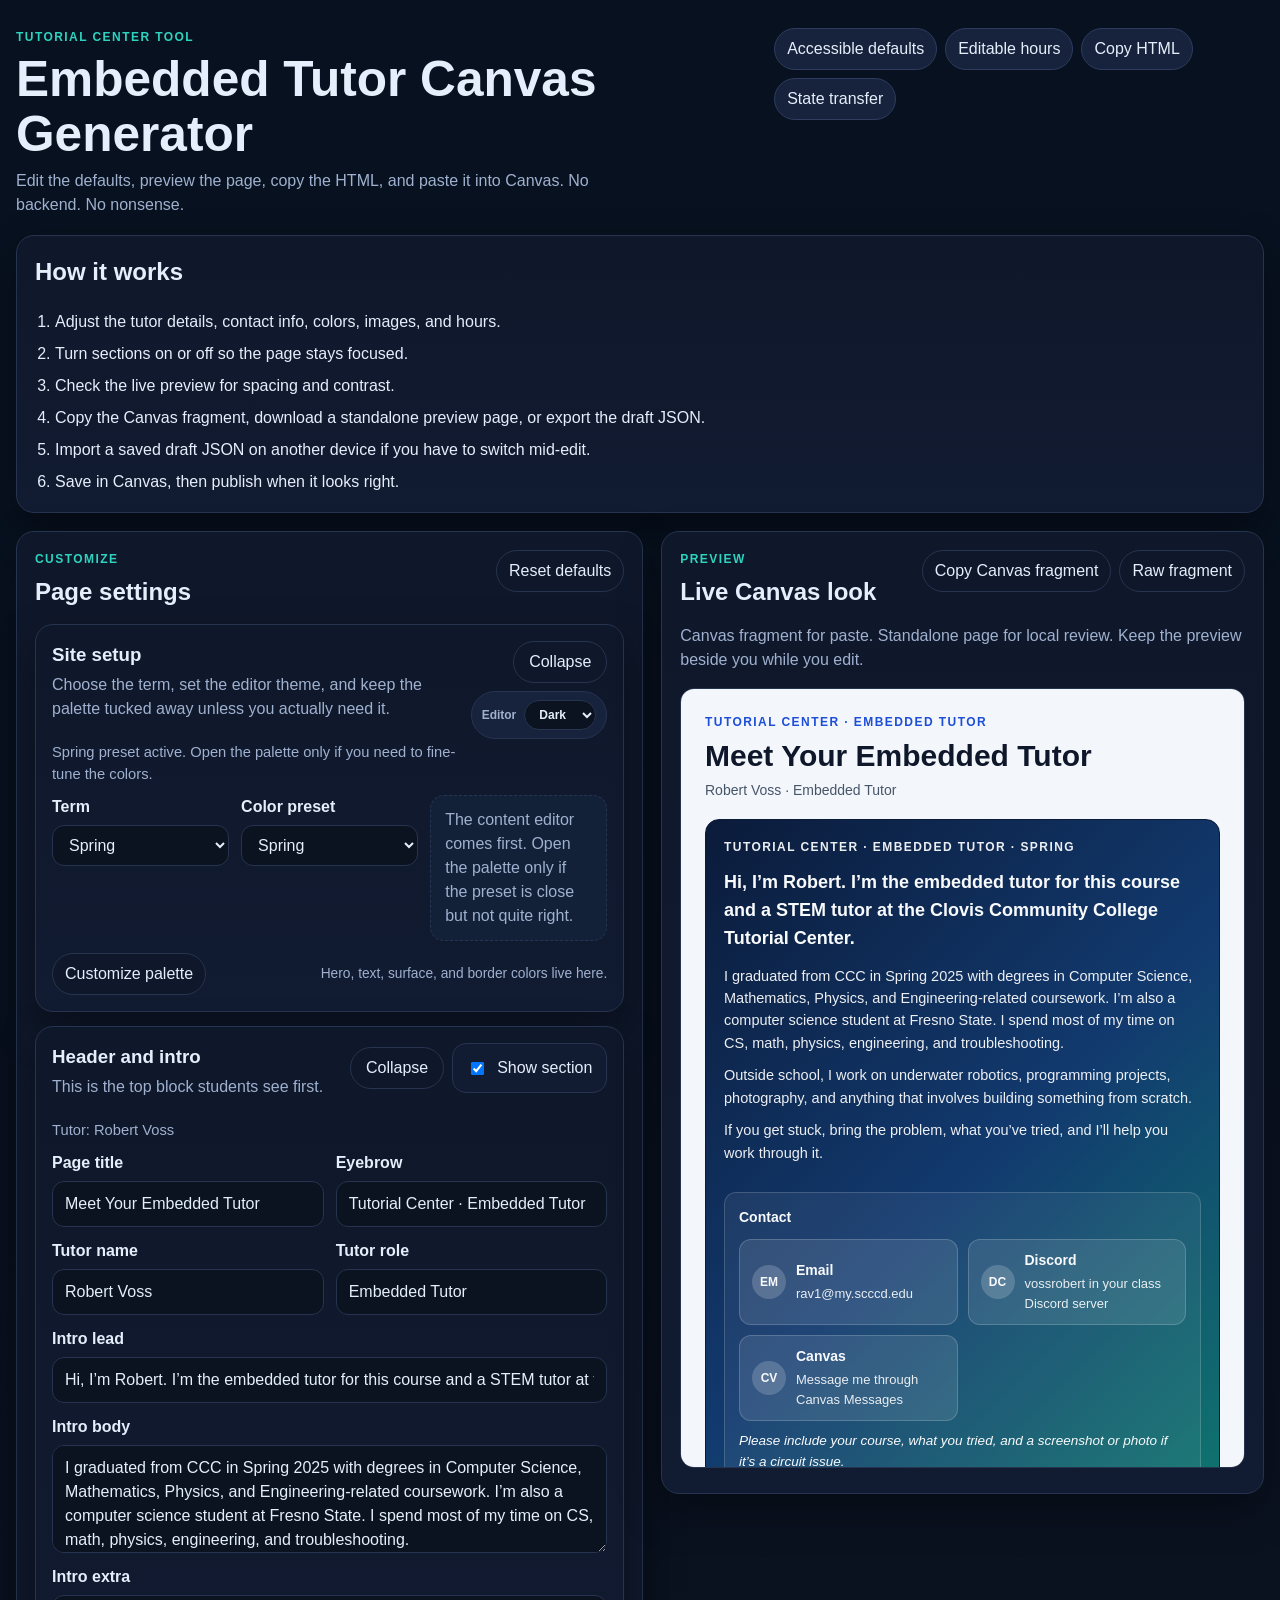
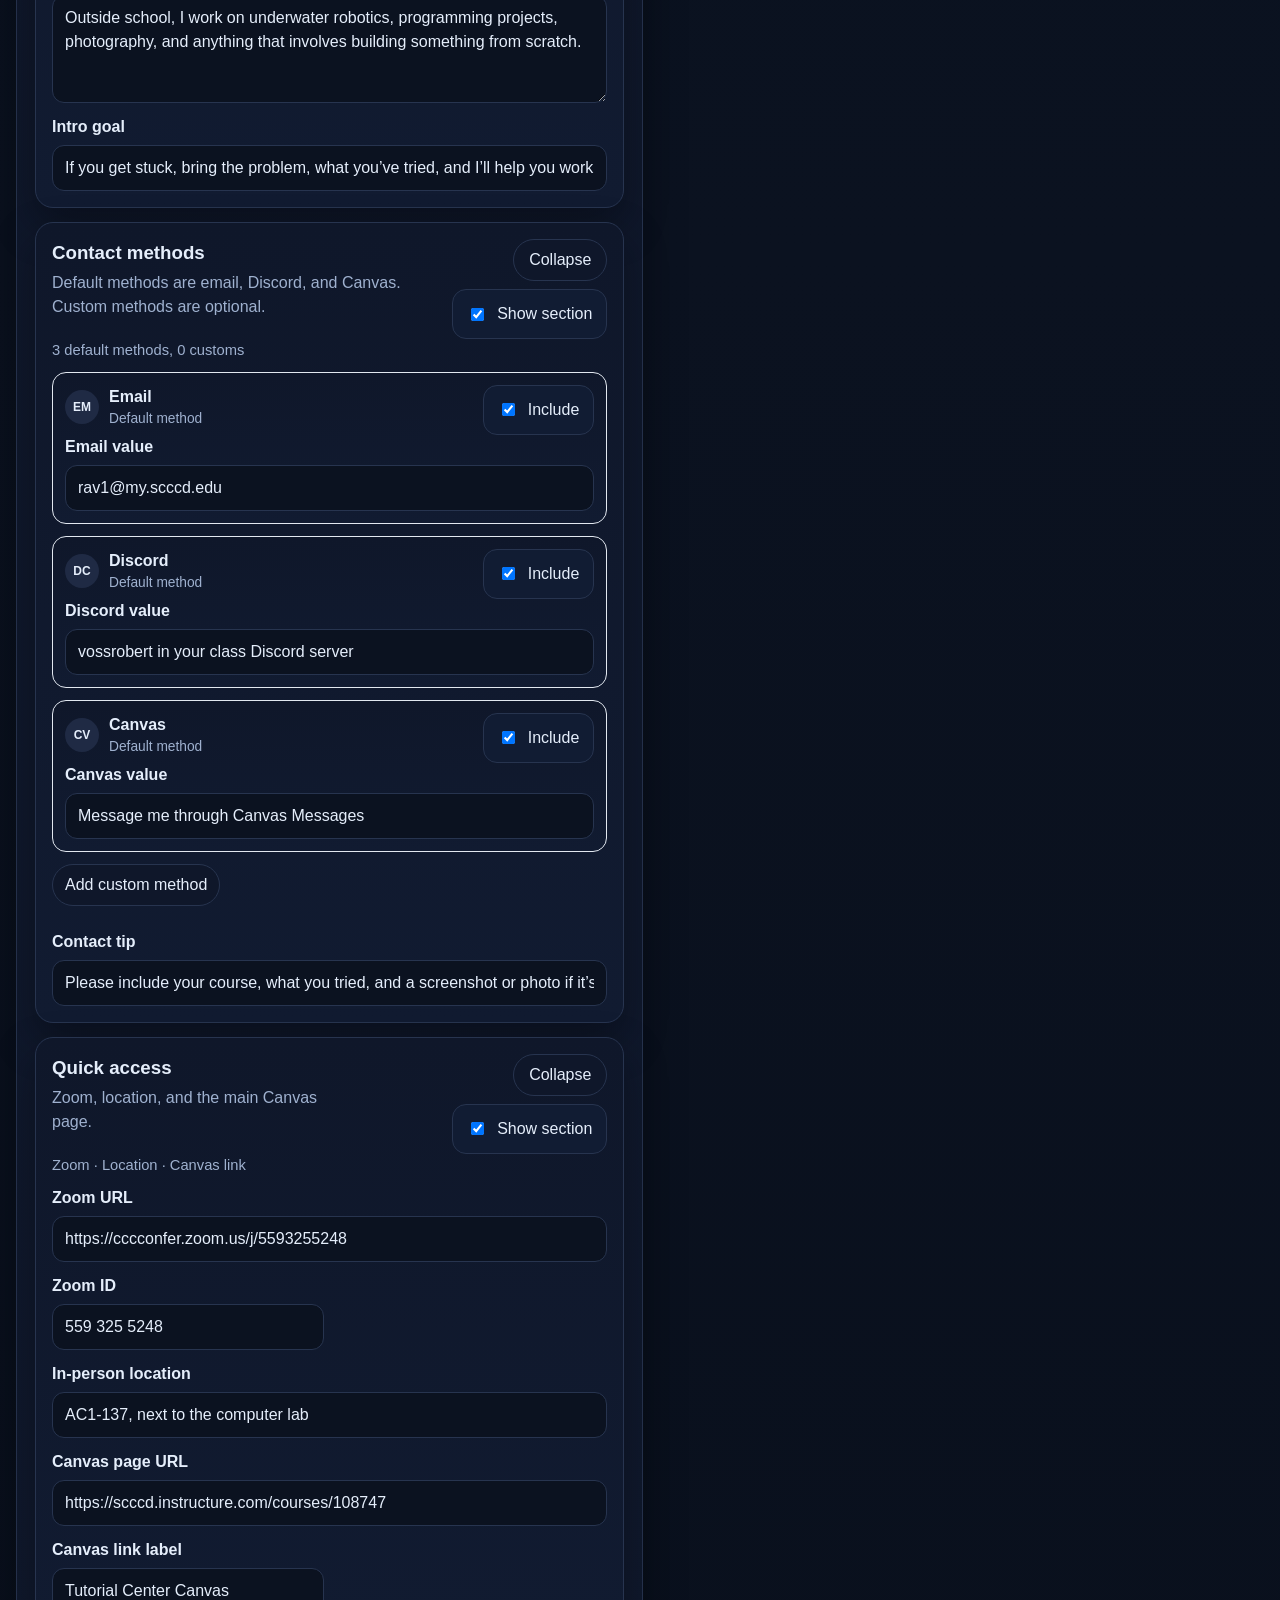
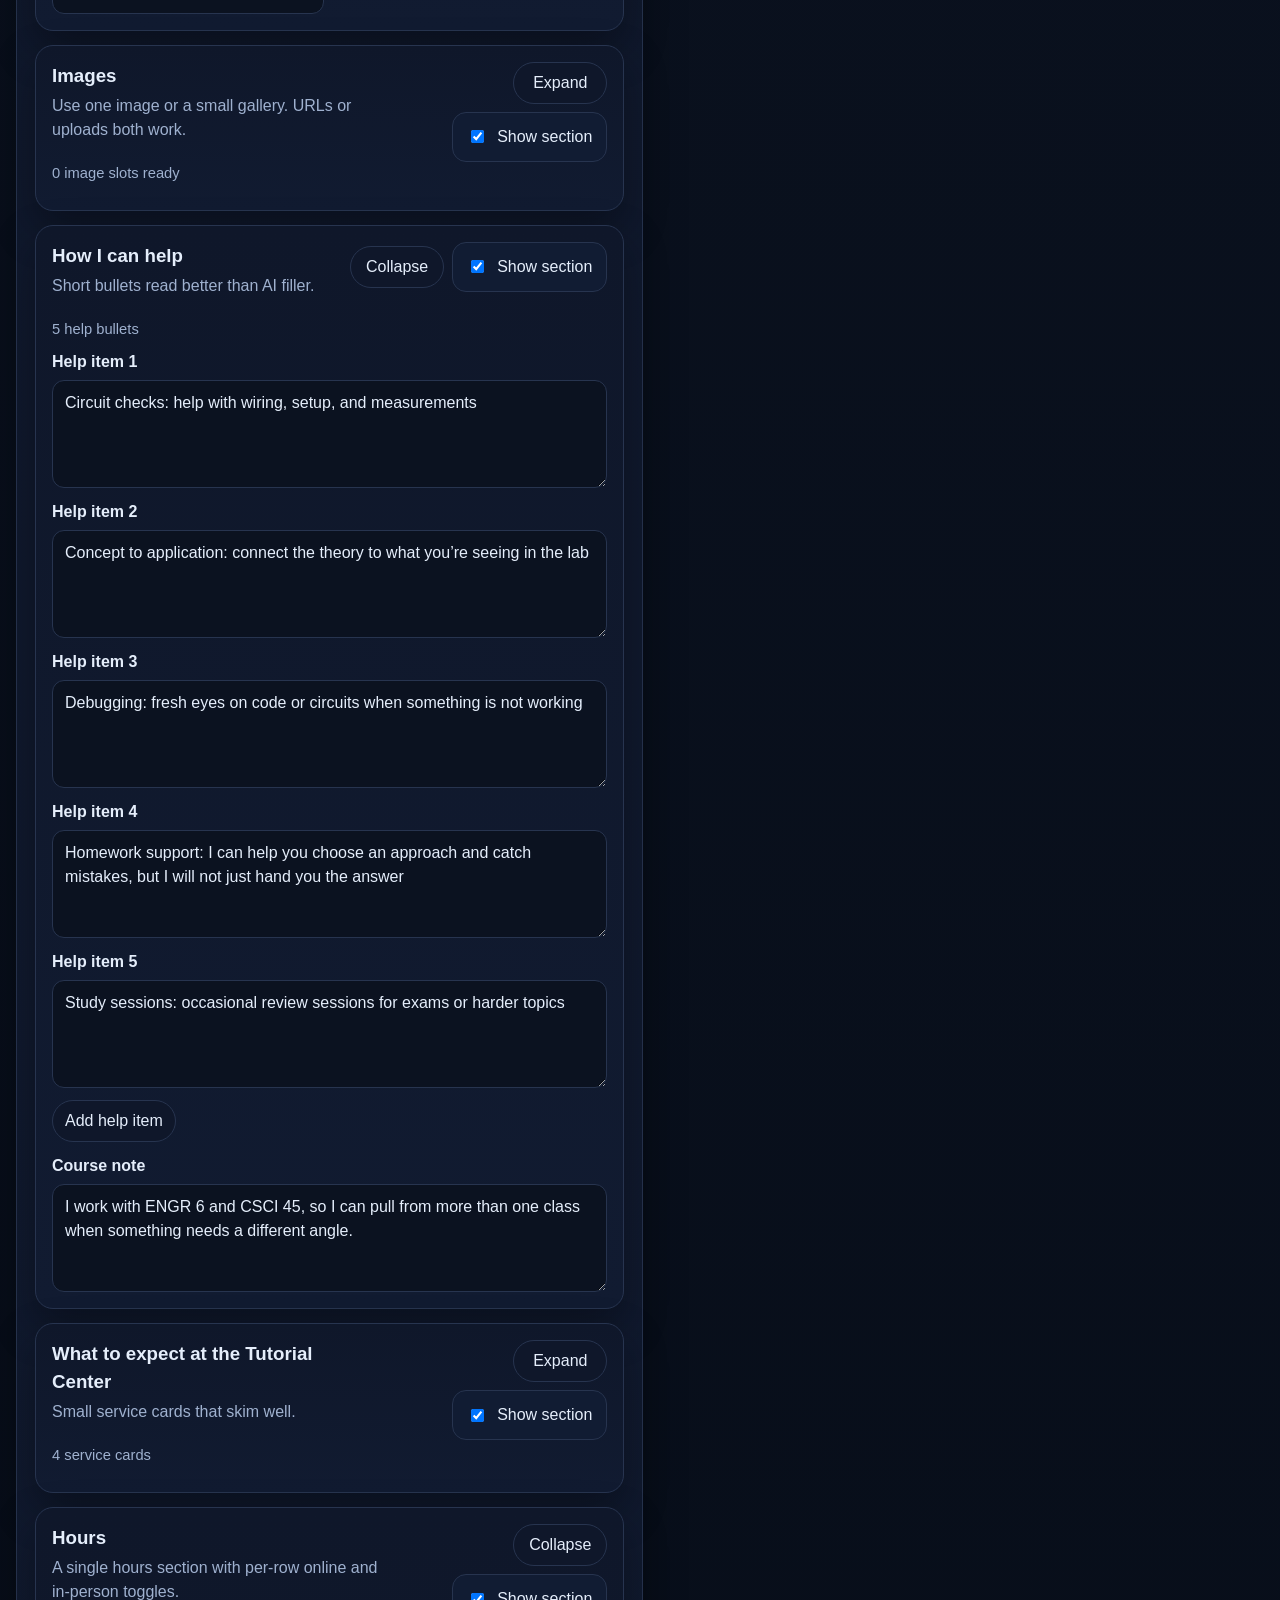
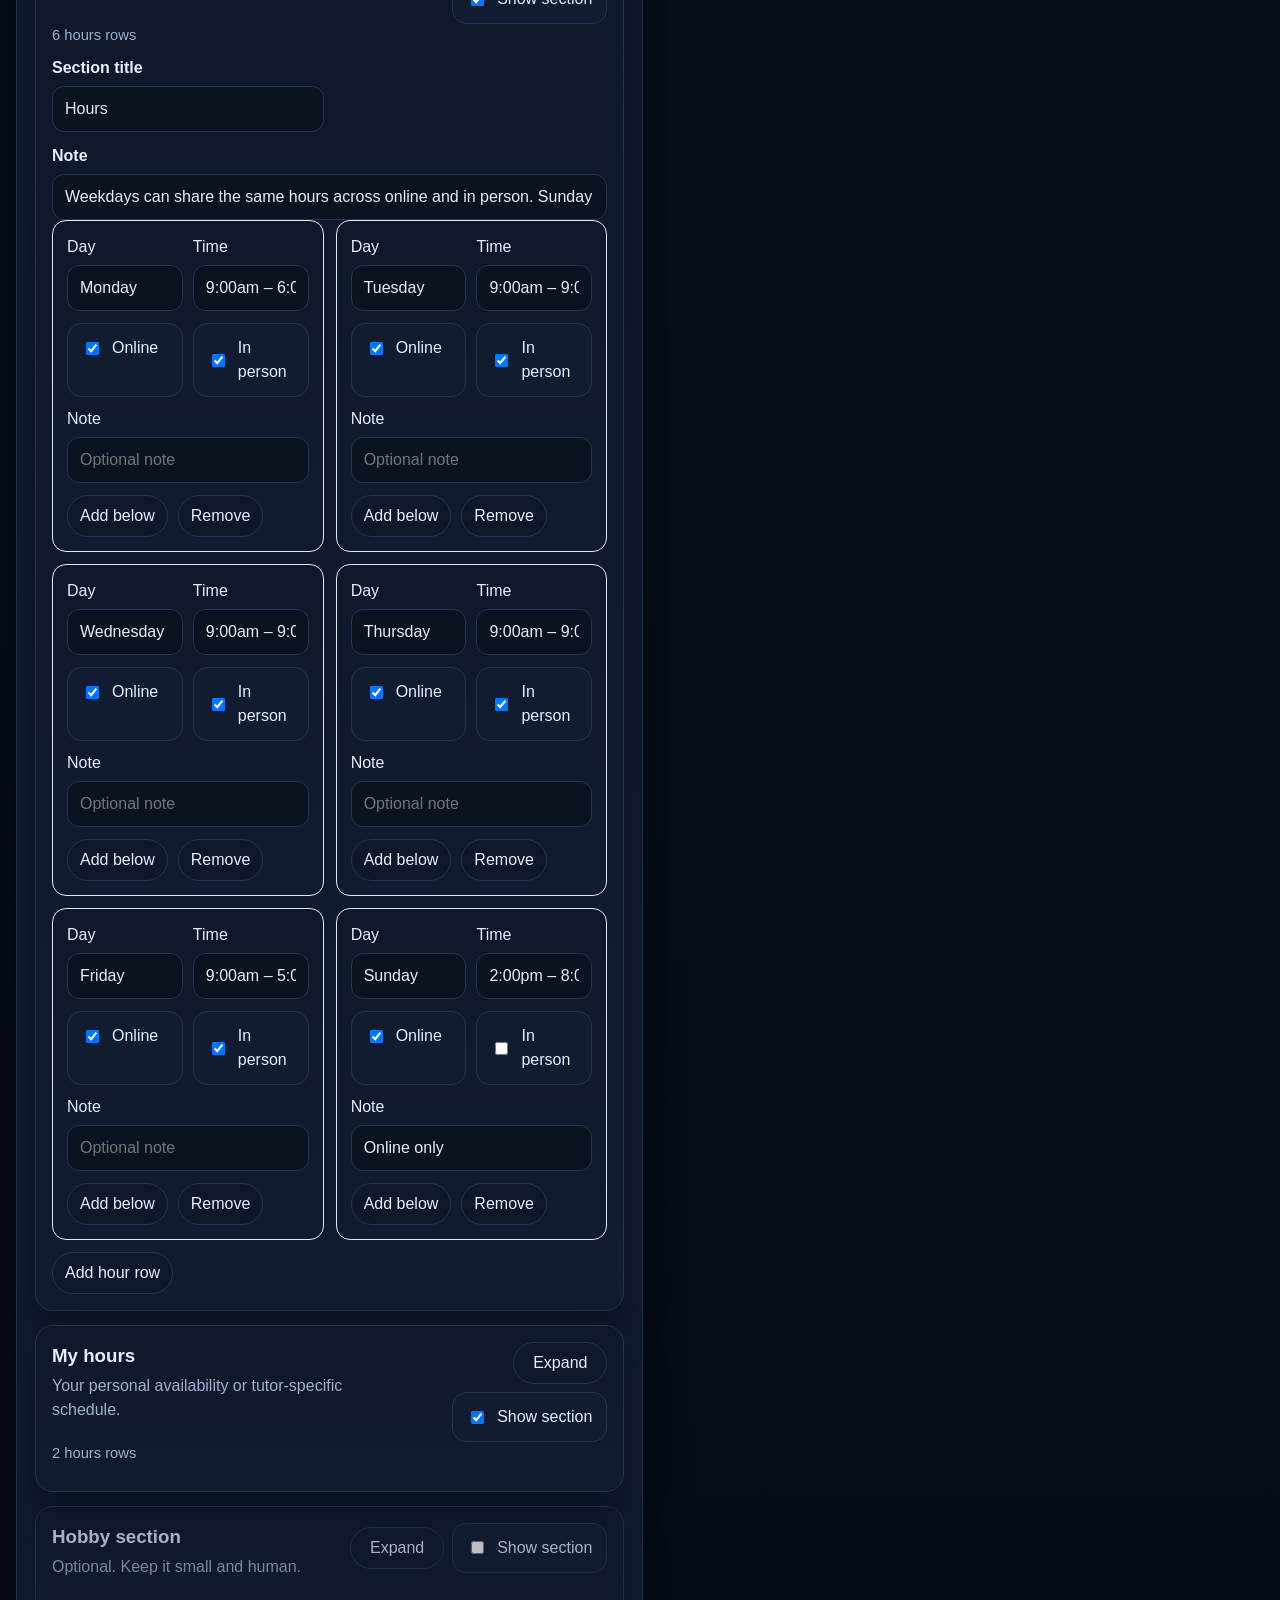
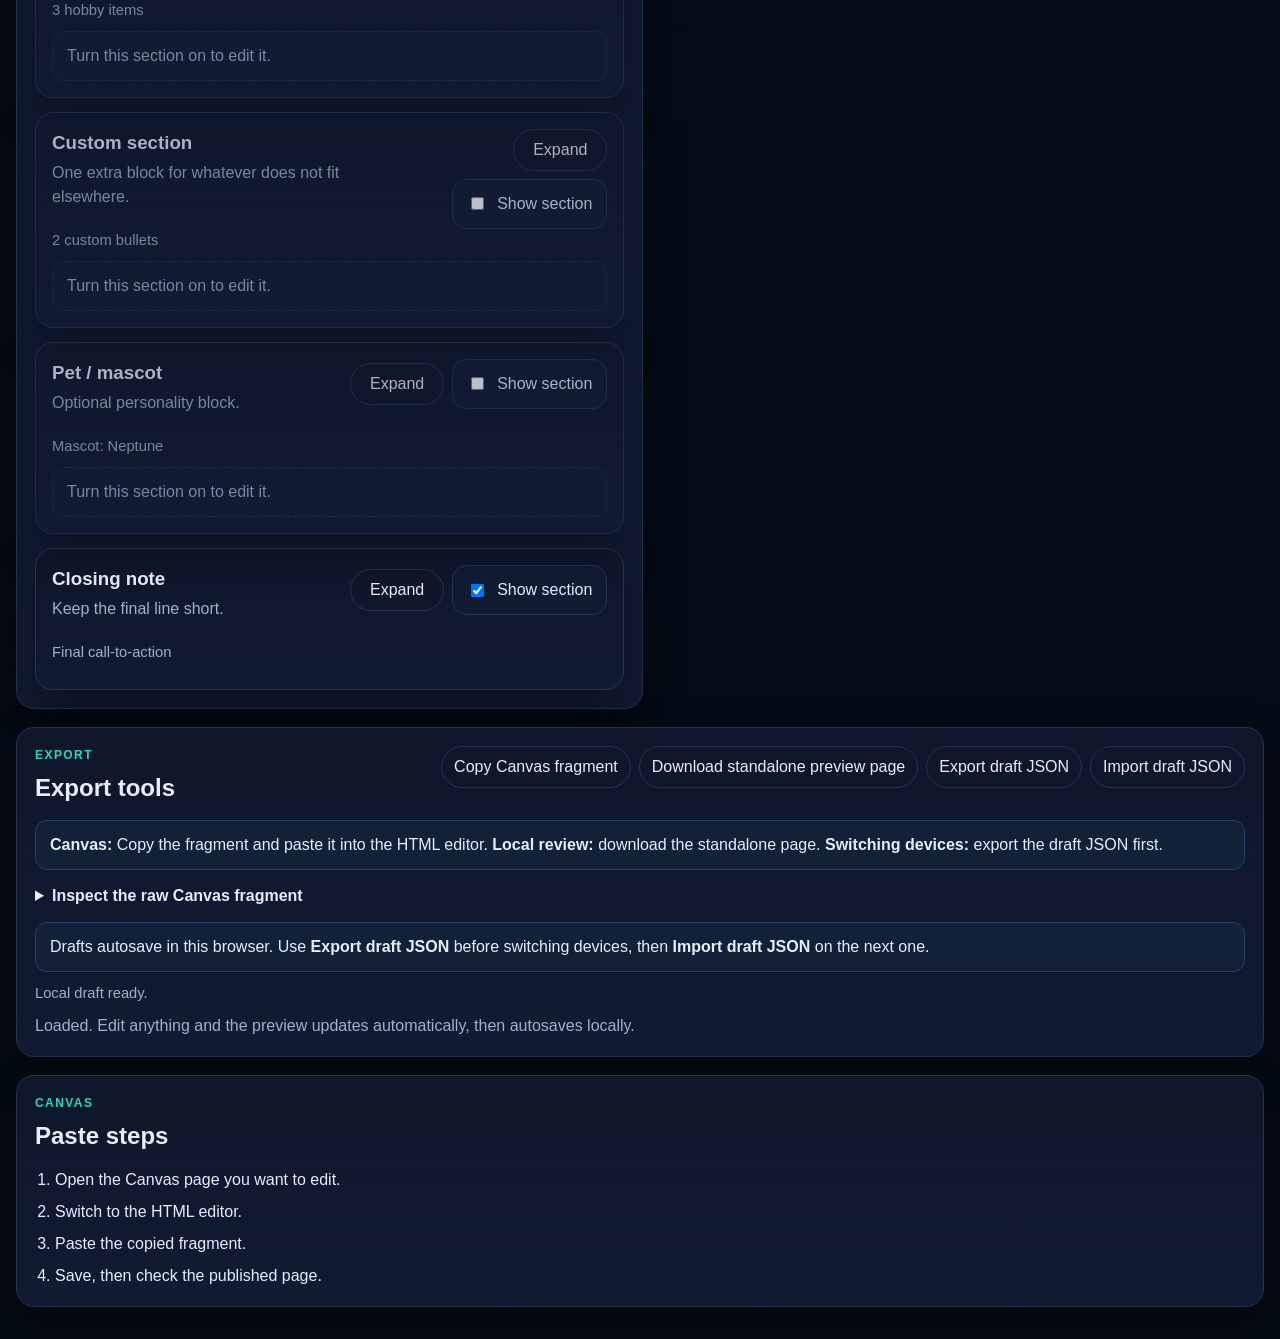
==== index.html @ ce70f991 "Polish builder density and export workflow" ====
<!doctype html>
<html lang="en">
<head>
  <meta charset="utf-8" />
  <meta name="viewport" content="width=device-width, initial-scale=1" />
  <title>Embedded Tutor Canvas Generator</title>
  <meta name="description" content="Generate a clean, accessible Canvas page for embedded tutors with editable defaults and copyable HTML." />
  <link rel="stylesheet" href="./style.css?v=23" />
</head>
<body>
  <a class="skipLink" href="#app">Skip to content</a>
  <header class="siteHeader">
    <div>
      <p class="eyebrow">Tutorial Center tool</p>
      <h1>Embedded Tutor Canvas Generator</h1>
      <p class="lede">Edit the defaults, preview the page, copy the HTML, and paste it into Canvas. No backend. No nonsense.</p>
    </div>
    <div class="headerPills" aria-label="Page features">
      <span class="pill">Accessible defaults</span>
      <span class="pill">Editable hours</span>
      <span class="pill">Copy HTML</span>
      <span class="pill">State transfer</span>
    </div>
  </header>

  <main id="app" class="appShell">
    <section class="card introCard">
      <h2>How it works</h2>
      <ol class="steps">
        <li>Adjust the tutor details, contact info, colors, images, and hours.</li>
        <li>Turn sections on or off so the page stays focused.</li>
        <li>Check the live preview for spacing and contrast.</li>
        <li>Copy the Canvas fragment, download a standalone preview page, or export the draft JSON.</li>
        <li>Import a saved draft JSON on another device if you have to switch mid-edit.</li>
        <li>Save in Canvas, then publish when it looks right.</li>
      </ol>
    </section>

    <div class="layout">
      <section class="panel card" aria-labelledby="editor-title">
        <div class="sectionHead">
          <div>
            <p class="eyebrow">Customize</p>
            <h2 id="editor-title">Page settings</h2>
          </div>
          <button class="ghostBtn" type="button" data-action="reset">Reset defaults</button>
        </div>
        <div id="editor"></div>
      </section>

      <section class="panel card previewPanel" aria-labelledby="preview-title">
        <div class="sectionHead">
          <div>
            <p class="eyebrow">Preview</p>
            <h2 id="preview-title">Live Canvas look</h2>
          </div>
          <div class="buttonRow">
            <button class="ghostBtn" type="button" data-action="copy-html">Copy Canvas fragment</button>
            <a class="ghostBtn linkBtn" href="#output-title">Raw fragment</a>
          </div>
        </div>
        <p class="hint">Canvas fragment for paste. Standalone page for local review. Keep the preview beside you while you edit.</p>
        <iframe class="previewFrame" title="Generated Canvas preview" data-preview></iframe>
      </section>
    </div>

    <section class="card outputCard" aria-labelledby="output-title">
      <div class="sectionHead">
        <div>
          <p class="eyebrow">Export</p>
          <h2 id="output-title">Export tools</h2>
        </div>
        <div class="buttonRow">
          <button class="ghostBtn" type="button" data-action="copy-html-secondary">Copy Canvas fragment</button>
          <button class="ghostBtn" type="button" data-action="download-html">Download standalone preview page</button>
          <button class="ghostBtn" type="button" data-action="export-state">Export draft JSON</button>
          <button class="ghostBtn" type="button" data-action="import-state">Import draft JSON</button>
        </div>
      </div>
      <div class="notice exportNotice"><strong>Canvas:</strong> Copy the fragment and paste it into the HTML editor. <strong>Local review:</strong> download the standalone page. <strong>Switching devices:</strong> export the draft JSON first.</div>
      <details class="rawOutputDetails">
        <summary>Inspect the raw Canvas fragment</summary>
        <textarea class="outputBox" readonly spellcheck="false" aria-label="Generated HTML output" data-output></textarea>
      </details>
      <div class="transferNote notice">Drafts autosave in this browser. Use <strong>Export draft JSON</strong> before switching devices, then <strong>Import draft JSON</strong> on the next one.</div>
      <p class="saveMeta" data-save-meta>Local draft ready.</p>
      <p class="status" role="status" aria-live="polite" data-status>Loaded. Edit anything and the preview updates automatically, then autosaves locally.</p>
    </section>

    <section id="instructions" class="card guideCard" aria-labelledby="guide-title">
      <div class="sectionHead">
        <div>
          <p class="eyebrow">Canvas</p>
          <h2 id="guide-title">Paste steps</h2>
        </div>
      </div>
      <ol class="steps compact">
        <li>Open the Canvas page you want to edit.</li>
        <li>Switch to the HTML editor.</li>
        <li>Paste the copied fragment.</li>
        <li>Save, then check the published page.</li>
      </ol>
    </section>
    <input type="file" accept="application/json,.json" data-import-state-input hidden />
  </main>

  <script src="./app.js?v=22" defer></script>
</body>
</html>
---- style.css ----
:root {
  color-scheme: light;
  --bg: #f3f6fb;
  --surface: #ffffff;
  --surface-alt: #f8fafc;
  --text: #0f172a;
  --muted: #475569;
  --border: #cbd5e1;
  --accent: #1d4ed8;
  --accent-2: #0f766e;
  --shadow: 0 14px 40px rgba(15, 23, 42, 0.12);
  --radius: 18px;
}

* { box-sizing: border-box; }
html { scroll-behavior: smooth; }
body {
  margin: 0;
  font-family: Arial, Helvetica, sans-serif;
  line-height: 1.5;
  background: linear-gradient(180deg, #eef2ff 0%, var(--bg) 24%, #ffffff 100%);
  color: var(--text);
}

a { color: var(--accent); }
a:hover { text-decoration-thickness: 2px; }

.skipLink {
  position: absolute;
  left: -999px;
  top: 0;
  background: #fff;
  padding: 10px 14px;
  border: 2px solid var(--accent);
  border-radius: 10px;
  z-index: 1000;
}
.skipLink:focus { left: 12px; top: 12px; }

.siteHeader, .appShell {
  width: min(1260px, calc(100% - 32px));
  margin: 0 auto;
}

.siteHeader {
  padding: 28px 0 18px;
  display: flex;
  gap: 16px;
  justify-content: space-between;
  align-items: flex-start;
}

.eyebrow {
  margin: 0 0 6px;
  font-size: 12px;
  letter-spacing: 0.12em;
  text-transform: uppercase;
  color: var(--accent-2);
  font-weight: 700;
}

h1, h2, h3, p { margin-top: 0; }
h1 {
  margin-bottom: 8px;
  font-size: clamp(2rem, 4vw, 3.1rem);
  line-height: 1.1;
}
.lede { margin-bottom: 0; max-width: 72ch; color: var(--muted); }

.headerPills, .buttonRow { display: flex; flex-wrap: wrap; gap: 8px; }
.pill, .ghostBtn {
  display: inline-flex;
  align-items: center;
  justify-content: center;
  min-height: 38px;
  padding: 8px 12px;
  border-radius: 999px;
  border: 1px solid var(--border);
  background: var(--surface);
  color: var(--text);
  text-decoration: none;
  font: inherit;
}
.pill { background: #eff6ff; border-color: #bfdbfe; }
.ghostBtn:hover, .linkBtn:hover { border-color: var(--accent); }

.appShell {
  display: grid;
  gap: 18px;
  padding-bottom: 32px;
}
.layout {
  display: grid;
  grid-template-columns: minmax(0, 1.02fr) minmax(360px, 0.98fr);
  gap: 18px;
  align-items: start;
}
.card {
  background: var(--surface);
  border: 1px solid var(--border);
  border-radius: var(--radius);
  box-shadow: var(--shadow);
  padding: 18px;
}
.introCard, .guideCard { background: linear-gradient(180deg, #ffffff 0%, #f8fafc 100%); }
.sectionHead {
  display: flex;
  justify-content: space-between;
  gap: 12px;
  align-items: flex-start;
  margin-bottom: 14px;
}
.sectionHead h2 { margin-bottom: 0; }
.hint, .status, .groupNote, .helpText { color: var(--muted); }
.previewPanel { position: sticky; top: 16px; }
.status { margin: 10px 0 0; }
.steps { margin: 0; padding-left: 20px; }
.steps.compact { max-width: 72ch; }
.steps li + li { margin-top: 8px; }

.fieldGroup + .fieldGroup { margin-top: 14px; }
.fieldGroup h3 { margin-bottom: 4px; }
.editorSection { padding: 16px; }
.sectionHeadMain { display: flex; flex-direction: column; gap: 4px; min-width: 0; }
.sectionActions { display: flex; flex-wrap: wrap; gap: 8px; align-items: center; justify-content: flex-end; }
.sectionSummary { margin: 0; color: var(--muted); font-size: 0.92rem; }
.isHidden { display: none !important; }
.sectionBody.isHidden { display: none; }
.sectionToggleBtn { min-width: 94px; }
.fieldGrid {
  display: grid;
  grid-template-columns: repeat(2, minmax(0, 1fr));
  gap: 12px;
}
.field { display: flex; flex-direction: column; gap: 6px; }
.field.full { grid-column: 1 / -1; }
.fullField { grid-column: 1 / -1; }
.labelText { display: inline-flex; align-items: center; gap: 8px; font-weight: 700; }
.tipWrap { position: relative; display: inline-flex; align-items: center; }
.infoTip {
  width: 18px;
  height: 18px;
  border: 1px solid var(--border);
  border-radius: 50%;
  background: var(--surface-alt);
  color: var(--muted);
  font-size: 11px;
  line-height: 1;
  padding: 0;
}
.tipBubble {
  position: absolute;
  z-index: 4;
  left: 50%;
  bottom: calc(100% + 8px);
  transform: translateX(-50%);
  min-width: 180px;
  max-width: 260px;
  padding: 8px 10px;
  border-radius: 10px;
  background: var(--surface);
  border: 1px solid var(--border);
  box-shadow: var(--shadow);
  color: var(--text);
  font-size: 12px;
  opacity: 0;
  pointer-events: none;
  transition: opacity 0.15s ease, transform 0.15s ease;
}
.tipWrap:hover .tipBubble,
.tipWrap:focus-within .tipBubble {
  opacity: 1;
  transform: translateX(-50%) translateY(-2px);
}
.fieldTip {
  font-size: 12px;
  color: var(--muted);
}
input, textarea, select {
  width: 100%;
  border: 1px solid var(--border);
  border-radius: 12px;
  padding: 10px 12px;
  font: inherit;
  color: var(--text);
  background: #fff;
}
textarea { min-height: 108px; resize: vertical; }
input:focus, textarea:focus, select:focus, button:focus, a:focus {
  outline: 3px solid rgba(29, 78, 216, 0.22);
  outline-offset: 2px;
  border-color: var(--accent);
}
.rowCard {
  border: 1px solid #e2e8f0;
  border-radius: 14px;
  padding: 12px;
  background: #f8fafc;
}
.rowGrid { display: grid; grid-template-columns: 1.2fr 1fr 1fr 1.1fr; gap: 8px; align-items: end; }
.rowGrid.three { grid-template-columns: 1.2fr 1fr 1fr; }
.rowGrid .miniLabel { font-size: 12px; color: var(--muted); font-weight: 700; margin-bottom: 4px; display: block; }
.rowGrid input { min-width: 0; }

.hoursCard {
  padding: 14px;
  display: flex;
  flex-direction: column;
  gap: 12px;
}
.hoursCardHeader {
  display: grid;
  grid-template-columns: minmax(0, 1fr) minmax(0, 1fr);
  gap: 10px;
  align-items: end;
}
.hoursCardBody {
  display: grid;
  grid-template-columns: repeat(2, minmax(0, 1fr));
  gap: 10px;
}
.hoursNoteField {
  grid-column: 1 / -1;
}
.hoursActions {
  justify-content: flex-start;
}
.heroImageFrame {
  flex: 0 1 310px;
  min-width: 240px;
  max-width: 330px;
  display: flex;
  flex-direction: column;
  gap: 10px;
  justify-content: center;
}
.heroImageFrame figure {
  margin: 0;
  padding: 14px;
  border-radius: 26px;
  background: rgba(255,255,255,0.16);
  border: 1px solid rgba(255,255,255,0.36);
  backdrop-filter: blur(14px);
  -webkit-backdrop-filter: blur(14px);
  box-shadow: 0 14px 34px rgba(0,0,0,0.18);
  overflow: hidden;
  display: flex;
  flex-direction: column;
  gap: 10px;
}
.heroImageFrame img {
  width: 100%;
  max-height: 260px;
  height: auto;
  display: block;
  border-radius: 18px;
  border: 1px solid rgba(255,255,255,0.18);
  object-fit: cover;
}
.heroImageFrame figcaption {
  margin: 0;
  padding: 0 2px;
  font-size: 12.5px;
  font-style: italic;
  line-height: 1.35;
  color: rgba(255,255,255,0.90);
  text-align: center;
}
.helperStrip {
  display: flex;
  flex-wrap: wrap;
  gap: 10px;
  align-items: center;
}
.fieldStack { display: grid; gap: 10px; }
.contactMethodTop { display: flex; justify-content: space-between; gap: 12px; align-items: flex-start; }
.small { font-size: 0.86rem; }
.muted { color: var(--muted); }
.contactGrid { grid-template-columns: 1fr; }
.setupNote {
  border: 1px dashed var(--border);
  border-radius: 14px;
  padding: 12px 14px;
  background: var(--surface-alt);
  color: var(--muted);
  display: flex;
  align-items: center;
}
.palettePanel { margin-top: 12px; }
.palettePanelHead { justify-content: space-between; }
.rawOutputDetails { margin-top: 14px; }
.rawOutputDetails summary { cursor: pointer; font-weight: 700; color: var(--text); }
.rawOutputDetails[open] summary { margin-bottom: 12px; }
.exportNotice { margin-bottom: 14px; }
.outputBox {
  width: 100%;
  min-height: 320px;
  border-radius: 14px;
  border: 1px solid var(--border);
  font-family: "SFMono-Regular", Consolas, "Liberation Mono", Menlo, monospace;
  font-size: 12px;
  line-height: 1.5;
  white-space: pre;
}
.previewFrame {
  width: 100%;
  min-height: 780px;
  border: 1px solid var(--border);
  border-radius: 14px;
  background: #fff;
}

.notice {
  padding: 12px 14px;
  border-radius: 12px;
  background: #eff6ff;
  border: 1px solid #bfdbfe;
  color: #0f172a;
}

.switchItem {
  display: flex;
  flex-direction: column;
  gap: 4px;
  padding: 12px 14px;
  border: 1px solid var(--border);
  border-radius: 14px;
  background: var(--surface-alt);
}
.switchLabel {
  display: flex;
  gap: 10px;
  align-items: center;
}
.switchLabel input { width: auto; }
.inlineSwitch { min-height: 0; }
.disabled {
  opacity: 0.72;
}
.imageGrid {
  grid-template-columns: 1.25fr 1fr 1fr 1fr;
}
.serviceGrid {
  grid-template-columns: 1.15fr 1fr 1fr;
}
.topGrid {
  grid-template-columns: repeat(3, minmax(0, 1fr));
}
.swatchGrid {
  grid-template-columns: repeat(4, minmax(0, 1fr));
}
.colorPair {
  display: grid;
  grid-template-columns: 18px 44px 1fr;
  gap: 8px;
  align-items: center;
}
.colorPreview {
  width: 18px;
  height: 18px;
  border-radius: 999px;
  border: 1px solid rgba(15, 23, 42, 0.18);
  box-shadow: inset 0 0 0 1px rgba(255, 255, 255, 0.35);
}
.colorPair input[type="color"] {
  width: 44px;
  height: 36px;
  padding: 2px;
}
.colorField input[type="text"] { min-width: 0; }
.contactMethodCard { position: relative; }
.methodHead { align-items: center; }
.methodTitle { display: flex; gap: 10px; align-items: center; }
.iconBadge {
  width: 34px;
  height: 34px;
  border-radius: 999px;
  display: inline-flex;
  align-items: center;
  justify-content: center;
  font-size: 12px;
  font-weight: 800;
  background: #e2e8f0;
  color: #0f172a;
  flex: 0 0 auto;
}
.contactCustomGrid {
  grid-template-columns: repeat(2, minmax(0, 1fr));
}
.contactBadge {
  display: flex;
  gap: 10px;
  align-items: center;
  padding: 10px 12px;
  border-radius: 12px;
  border: 1px solid rgba(255,255,255,0.18);
  background: rgba(255,255,255,0.10);
  color: var(--hero-text);
  text-decoration: none;
  min-height: 60px;
}
.contactBadge:hover { border-color: rgba(255,255,255,0.40); }
.contactBadge .contactLabel { display: flex; flex-direction: column; gap: 2px; min-width: 0; }
.contactBadge .contactLabel span { opacity: 0.92; font-size: 13px; word-break: break-word; }
.contactBadge strong { font-size: 14px; }
.sectionLocalHead { margin-bottom: 10px; }
.sectionOffNote {
  padding: 12px 14px;
  border-radius: 12px;
  background: var(--surface-alt);
  color: var(--muted);
  border: 1px dashed var(--border);
}
.filePicker input { padding: 8px 12px; }
.themeChip {
  display: inline-flex;
  align-items: center;
  gap: 8px;
  padding: 8px 10px;
  border-radius: 999px;
  border: 1px solid var(--border);
  background: var(--surface-alt);
  color: var(--muted);
  font-size: 12px;
  font-weight: 700;
}
.themeChip select {
  width: auto;
  padding: 6px 10px;
  border-radius: 999px;
}

[data-theme="dark"] {
  --bg: #0b1220;
  --surface: #0f172a;
  --surface-alt: #111c33;
  --text: #e5eefb;
  --muted: #9fb1cf;
  --border: #27344f;
  --accent: #60a5fa;
  --accent-2: #2dd4bf;
  --shadow: 0 18px 42px rgba(0, 0, 0, 0.34);
}
[data-theme="dark"] body {
  background: linear-gradient(180deg, #07111f 0%, var(--bg) 24%, #050b15 100%);
}
[data-theme="dark"] .card,
[data-theme="dark"] .rowCard,
[data-theme="dark"] .introCard,
[data-theme="dark"] .guideCard {
  background: linear-gradient(180deg, #0f172a 0%, #111b31 100%);
}
[data-theme="dark"] input,
[data-theme="dark"] textarea,
[data-theme="dark"] select {
  background: #0b1220;
  color: var(--text);
}
[data-theme="dark"] .pill { background: #17233c; border-color: #2d3c5f; }
[data-theme="dark"] .notice { background: #122138; border-color: #244369; color: var(--text); }
[data-theme="dark"] .iconBadge { background: #1f2a44; color: #e5eefb; }
[data-theme="dark"] .infoTip { background: #16233e; color: var(--accent); }
[data-theme="dark"] .tipBubble { background: #111b31; color: var(--text); }
[data-theme="dark"] .fieldTip { color: #b8c6e4; }
[data-theme="dark"] .contactBadge { background: rgba(15, 23, 42, 0.65); border-color: rgba(255,255,255,0.16); }
[data-theme="dark"] .contactBadge:hover { border-color: rgba(255,255,255,0.30); }
[data-theme="dark"] .themeChip { background: #17233c; }
[data-theme="dark"] .previewFrame { background: #0b1220; }

@media (max-width: 1080px) {
  .siteHeader, .appShell { width: min(100% - 24px, 1260px); }
  .layout { grid-template-columns: 1fr; }
  .previewPanel { position: static; }
}

@media (max-width: 760px) {
  .siteHeader { flex-direction: column; }
  .fieldGrid, .rowGrid, .rowGrid.three, .imageGrid, .serviceGrid, .sectionHeaderGrid, .topGrid, .swatchGrid, .sectionToggleGrid, .contactCustomGrid, .hoursCardHeader, .hoursCardBody { grid-template-columns: 1fr; }
  .contactMethodTop { flex-direction: column; align-items: stretch; }
  .sectionActions, .palettePanelHead { justify-content: flex-start; }
  .previewFrame { min-height: 620px; }
  .outputBox { min-height: 300px; }
  .colorPair { grid-template-columns: 18px 40px 1fr; }
}

.transferNote { margin-top: 14px; }
.outputCard .buttonRow { align-items: center; }
.outputCard .ghostBtn { white-space: nowrap; }

.saveMeta { margin: 10px 0 0; color: var(--muted); font-size: 0.92rem; }

[data-theme="dark"] .setupNote { background: #122138; }

@media (max-width: 1080px) {
  .siteHeader, .appShell { width: min(100% - 24px, 1260px); }
  .layout { grid-template-columns: 1fr; }
  .previewPanel { position: static; }
}
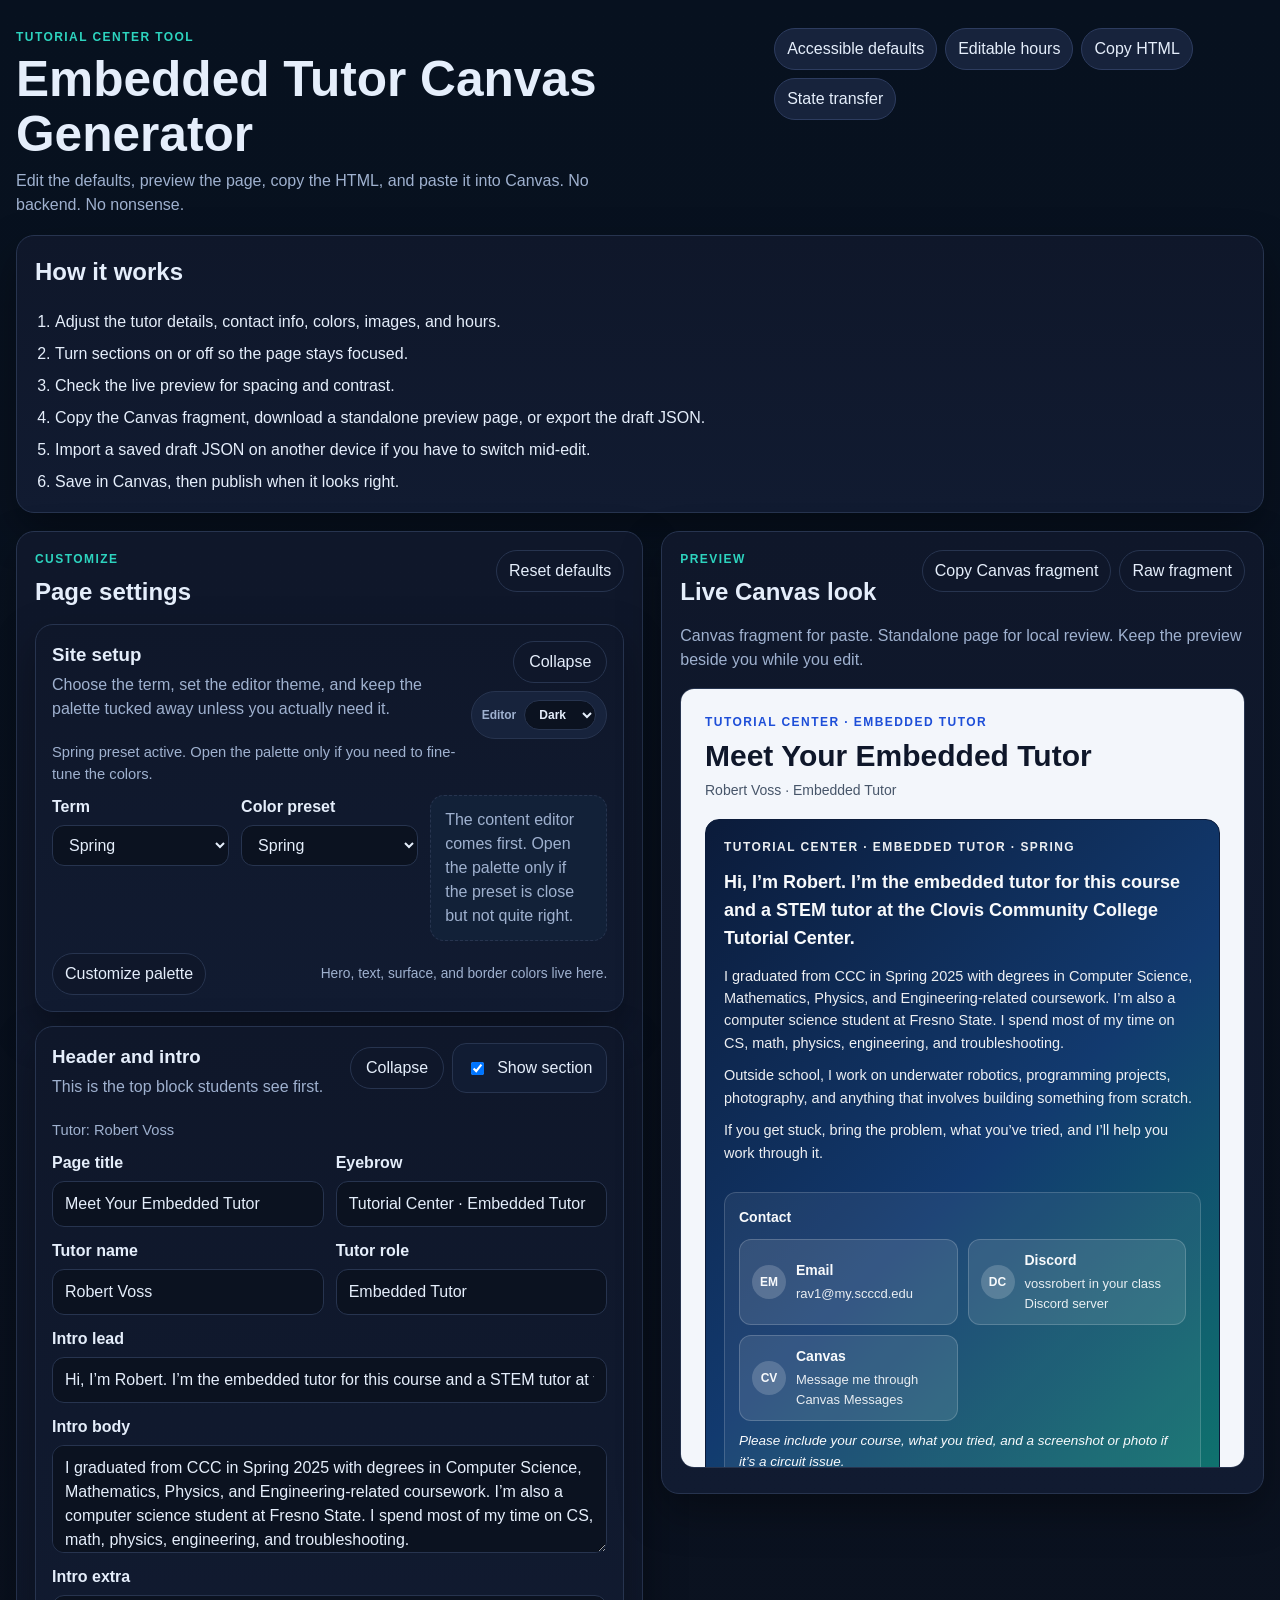
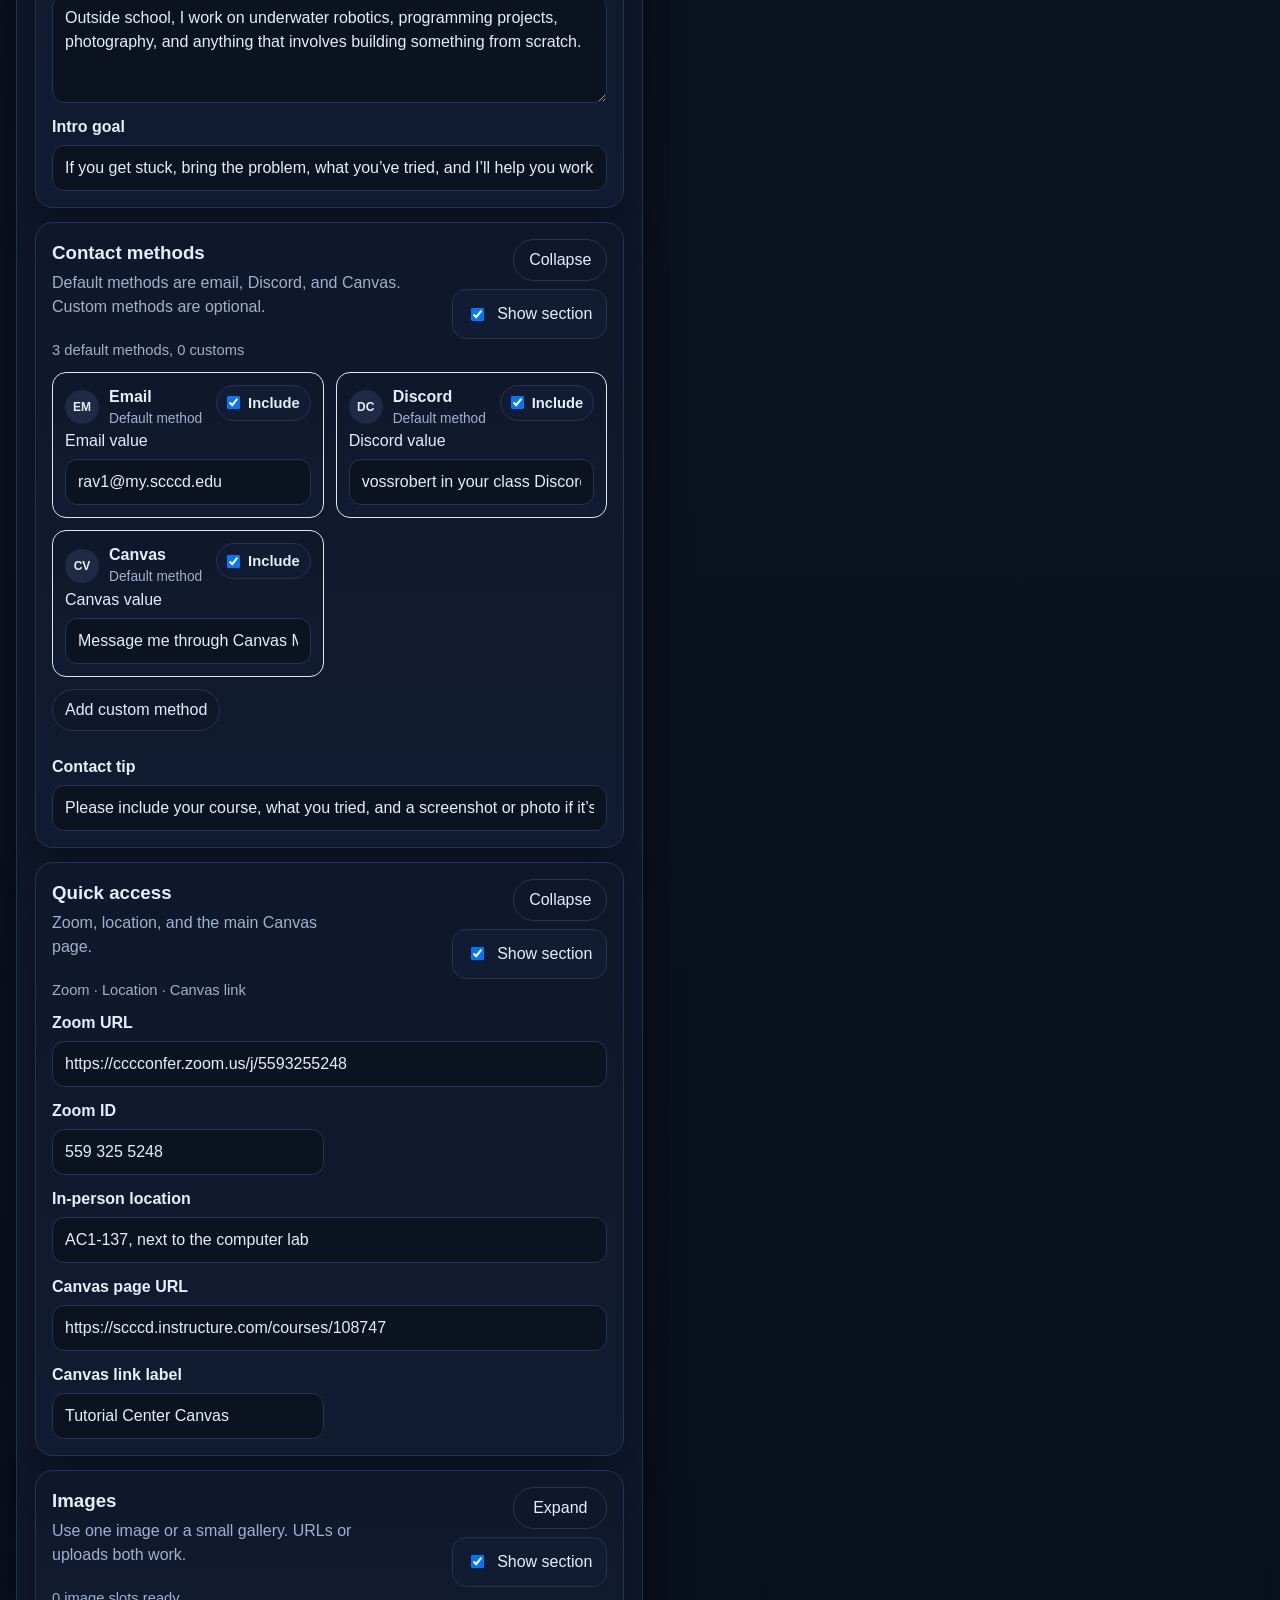
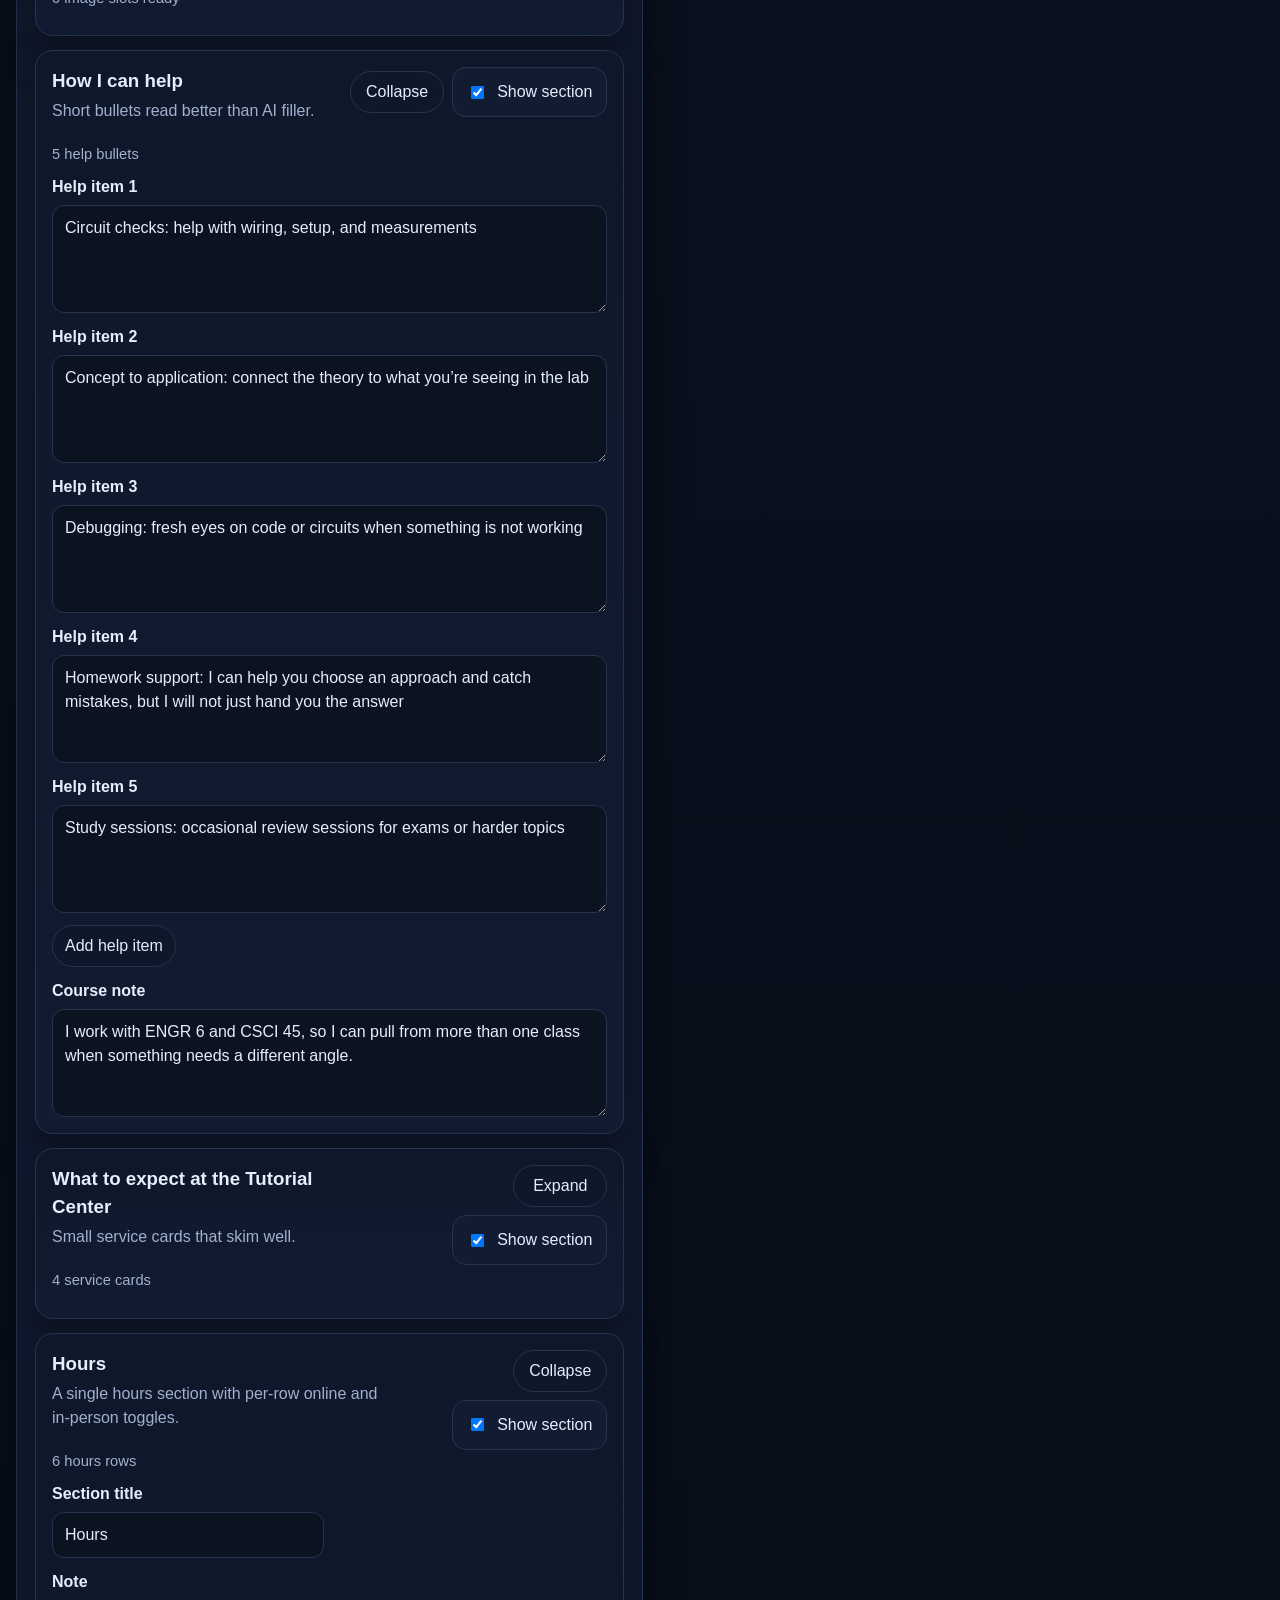
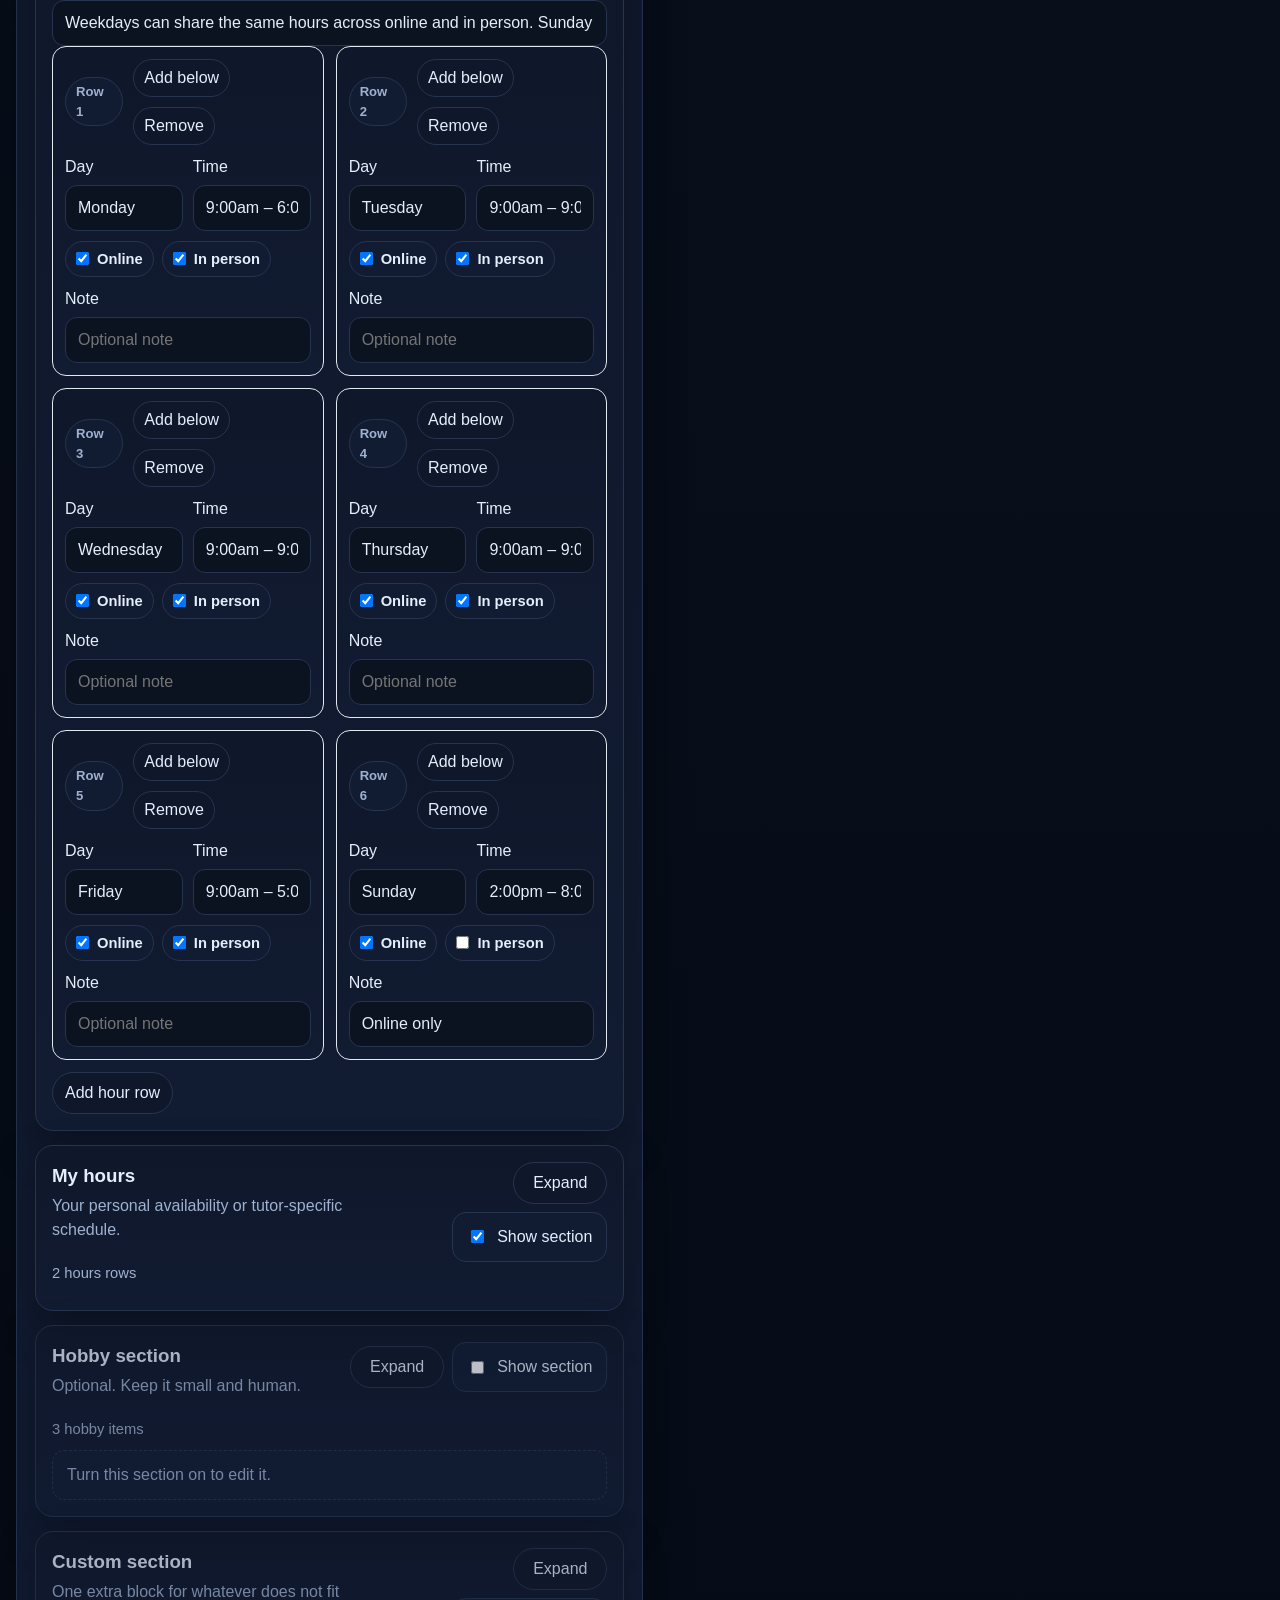
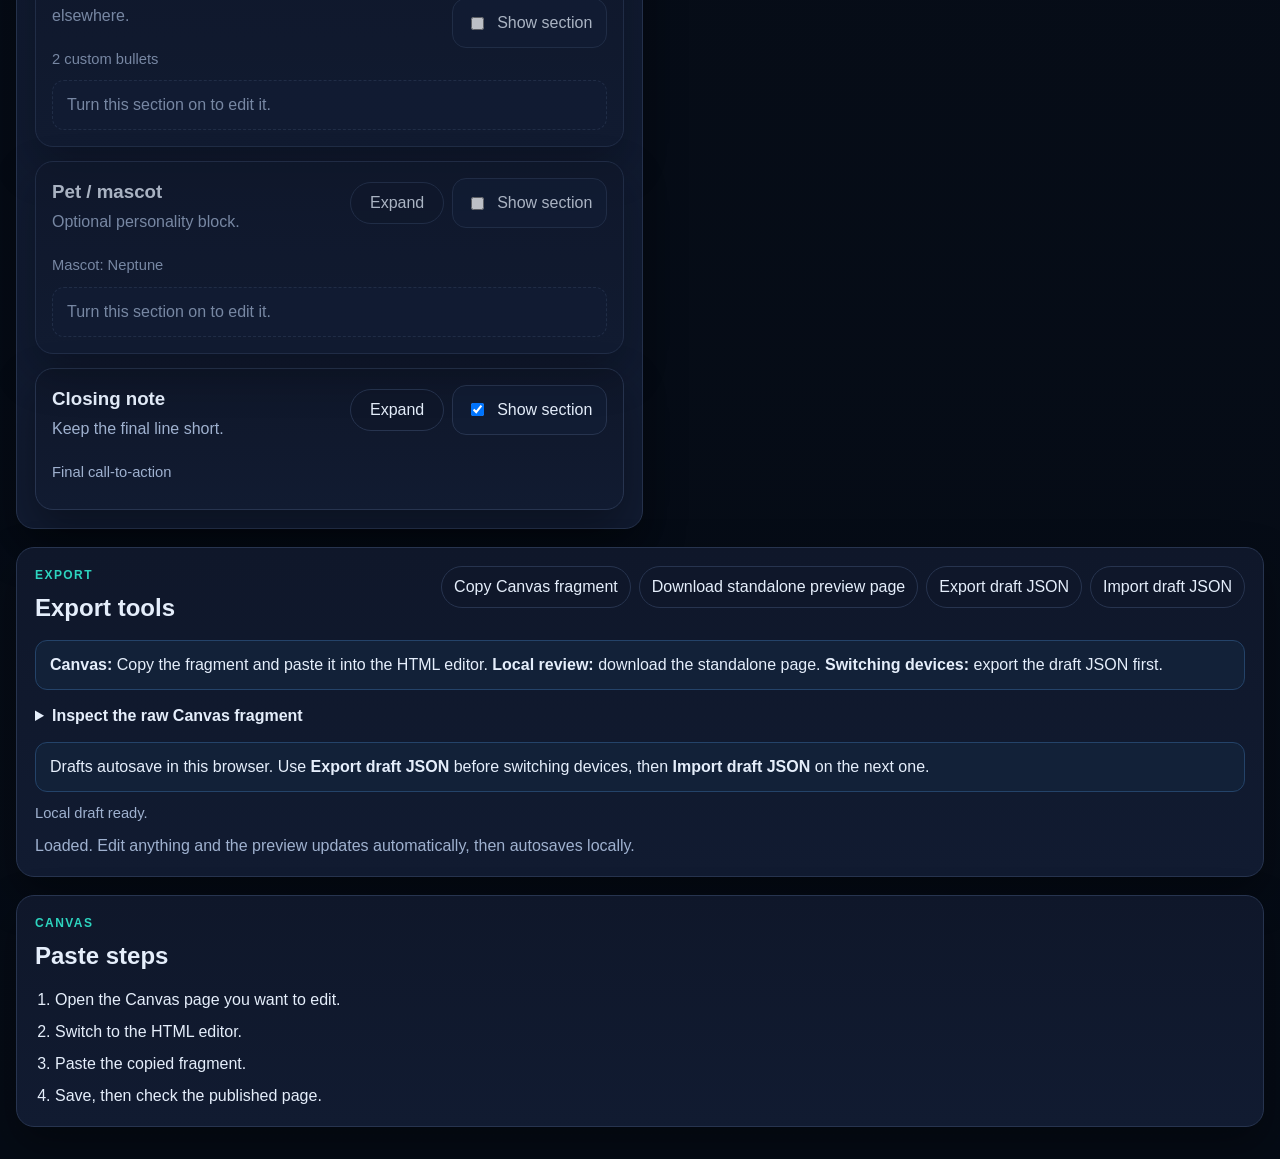
==== commit ee5431b7: "Compact contact and hours editor cards" ====
--- a/index.html
+++ b/index.html
@@ -5,7 +5,7 @@
   <meta name="viewport" content="width=device-width, initial-scale=1" />
   <title>Embedded Tutor Canvas Generator</title>
   <meta name="description" content="Generate a clean, accessible Canvas page for embedded tutors with editable defaults and copyable HTML." />
-  <link rel="stylesheet" href="./style.css?v=23" />
+  <link rel="stylesheet" href="./style.css?v=24" />
 </head>
 <body>
   <a class="skipLink" href="#app">Skip to content</a>
@@ -104,6 +104,6 @@
     <input type="file" accept="application/json,.json" data-import-state-input hidden />
   </main>
 
-  <script src="./app.js?v=22" defer></script>
+  <script src="./app.js?v=24" defer></script>
 </body>
 </html>
--- a/style.css
+++ b/style.css
@@ -387,6 +387,73 @@
 .contactCustomGrid {
   grid-template-columns: repeat(2, minmax(0, 1fr));
 }
+
+.compactCard {
+  padding: 12px;
+}
+.compactFieldStack,
+.compactFieldGrid {
+  gap: 10px;
+}
+.compactActions .ghostBtn,
+.miniToggle {
+  min-height: 34px;
+  padding: 6px 10px;
+  border-radius: 999px;
+}
+.miniToggle {
+  display: inline-flex;
+  align-items: center;
+  gap: 8px;
+  border: 1px solid var(--border);
+  background: var(--surface-alt);
+  color: var(--text);
+  font-size: 0.92rem;
+  font-weight: 700;
+}
+.miniToggle input {
+  width: auto;
+  margin: 0;
+}
+.contactGrid {
+  grid-template-columns: repeat(auto-fit, minmax(240px, 1fr));
+}
+.contactCustomGrid {
+  grid-template-columns: repeat(2, minmax(0, 1fr));
+}
+.hoursCardsGrid {
+  grid-template-columns: repeat(2, minmax(0, 1fr));
+  align-items: start;
+}
+.hoursCard {
+  padding: 12px;
+  display: flex;
+  flex-direction: column;
+  gap: 10px;
+}
+.hoursCardTop {
+  display: flex;
+  justify-content: space-between;
+  gap: 10px;
+  align-items: center;
+}
+.rowPill {
+  display: inline-flex;
+  align-items: center;
+  min-height: 28px;
+  padding: 4px 10px;
+  border-radius: 999px;
+  background: var(--surface-alt);
+  border: 1px solid var(--border);
+  color: var(--muted);
+  font-size: 0.82rem;
+  font-weight: 700;
+}
+.hoursMetaRow {
+  display: flex;
+  flex-wrap: wrap;
+  gap: 8px;
+}
 .contactBadge {
   display: flex;
   gap: 10px;
@@ -475,8 +542,8 @@
 
 @media (max-width: 760px) {
   .siteHeader { flex-direction: column; }
-  .fieldGrid, .rowGrid, .rowGrid.three, .imageGrid, .serviceGrid, .sectionHeaderGrid, .topGrid, .swatchGrid, .sectionToggleGrid, .contactCustomGrid, .hoursCardHeader, .hoursCardBody { grid-template-columns: 1fr; }
-  .contactMethodTop { flex-direction: column; align-items: stretch; }
+  .fieldGrid, .rowGrid, .rowGrid.three, .imageGrid, .serviceGrid, .sectionHeaderGrid, .topGrid, .swatchGrid, .sectionToggleGrid, .contactCustomGrid, .hoursCardHeader, .hoursCardBody, .hoursCardsGrid { grid-template-columns: 1fr; }
+  .contactMethodTop, .hoursCardTop { flex-direction: column; align-items: stretch; }
   .sectionActions, .palettePanelHead { justify-content: flex-start; }
   .previewFrame { min-height: 620px; }
   .outputBox { min-height: 300px; }
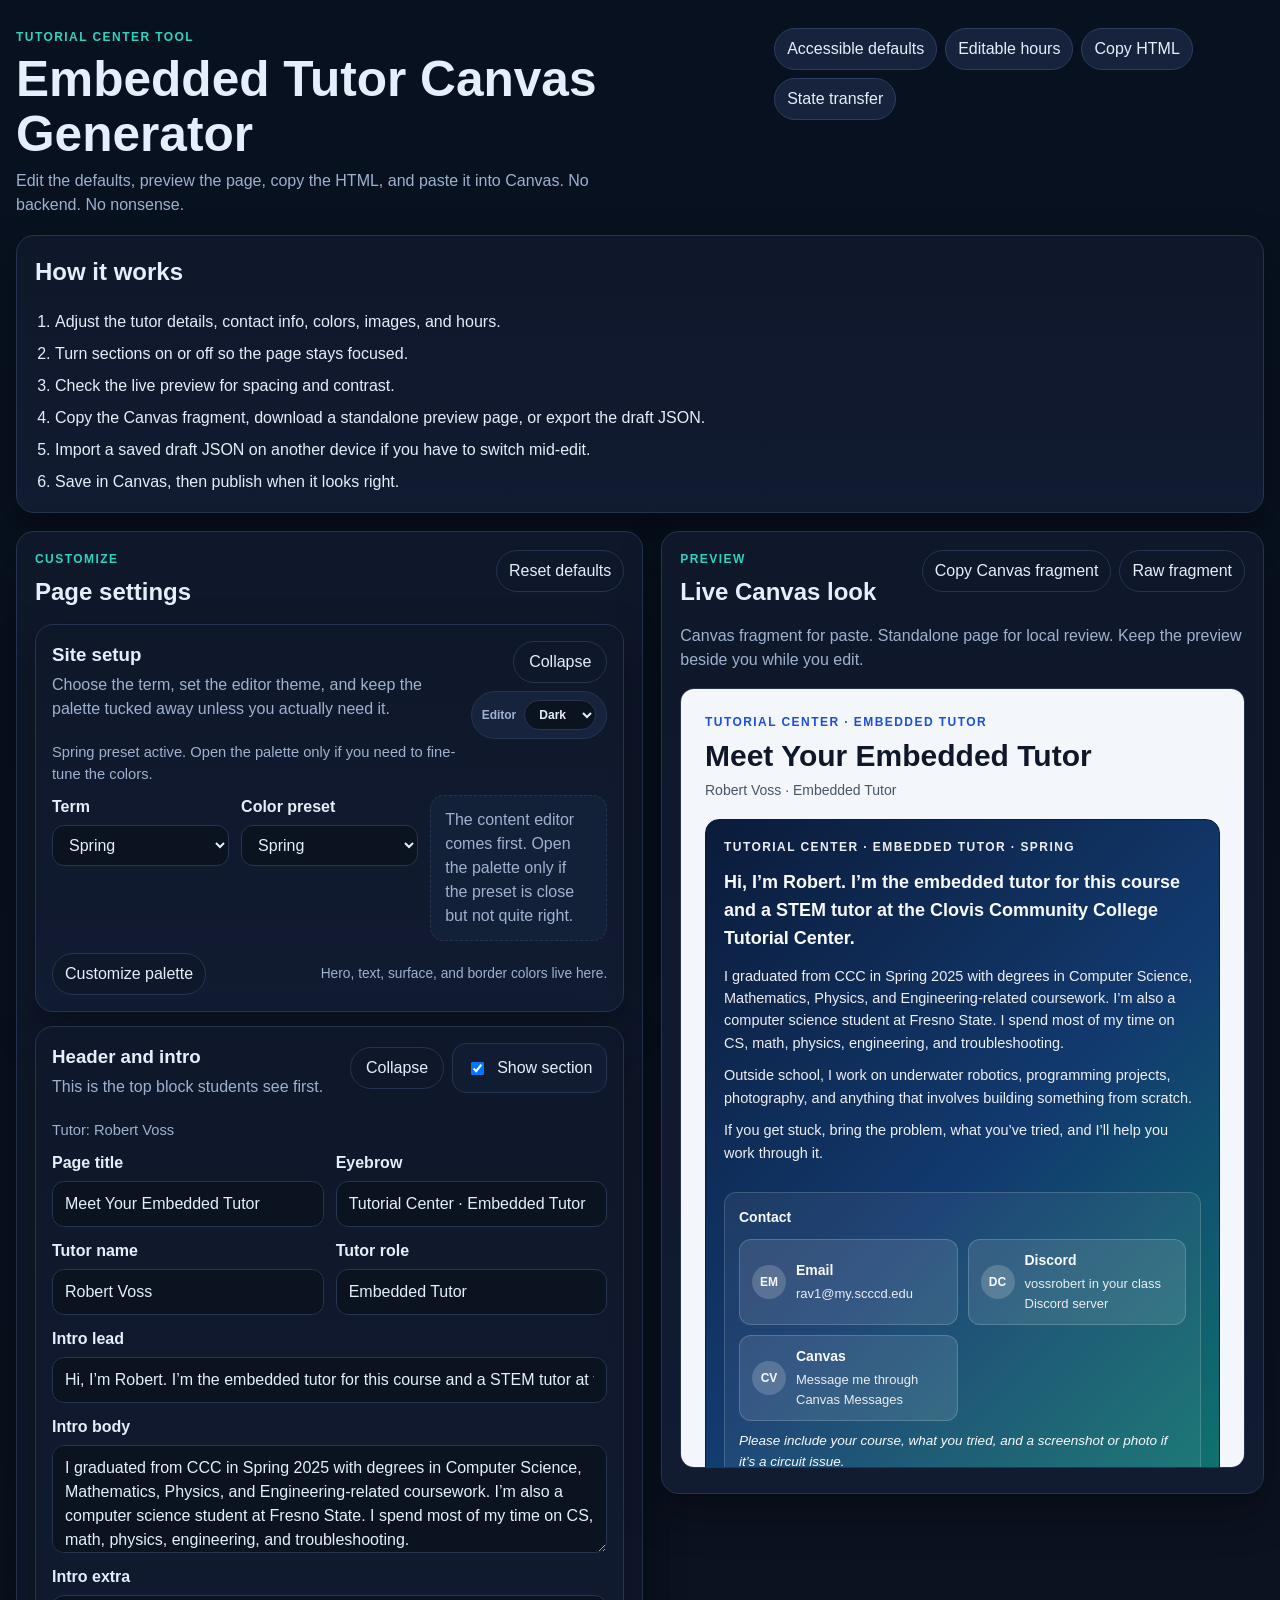
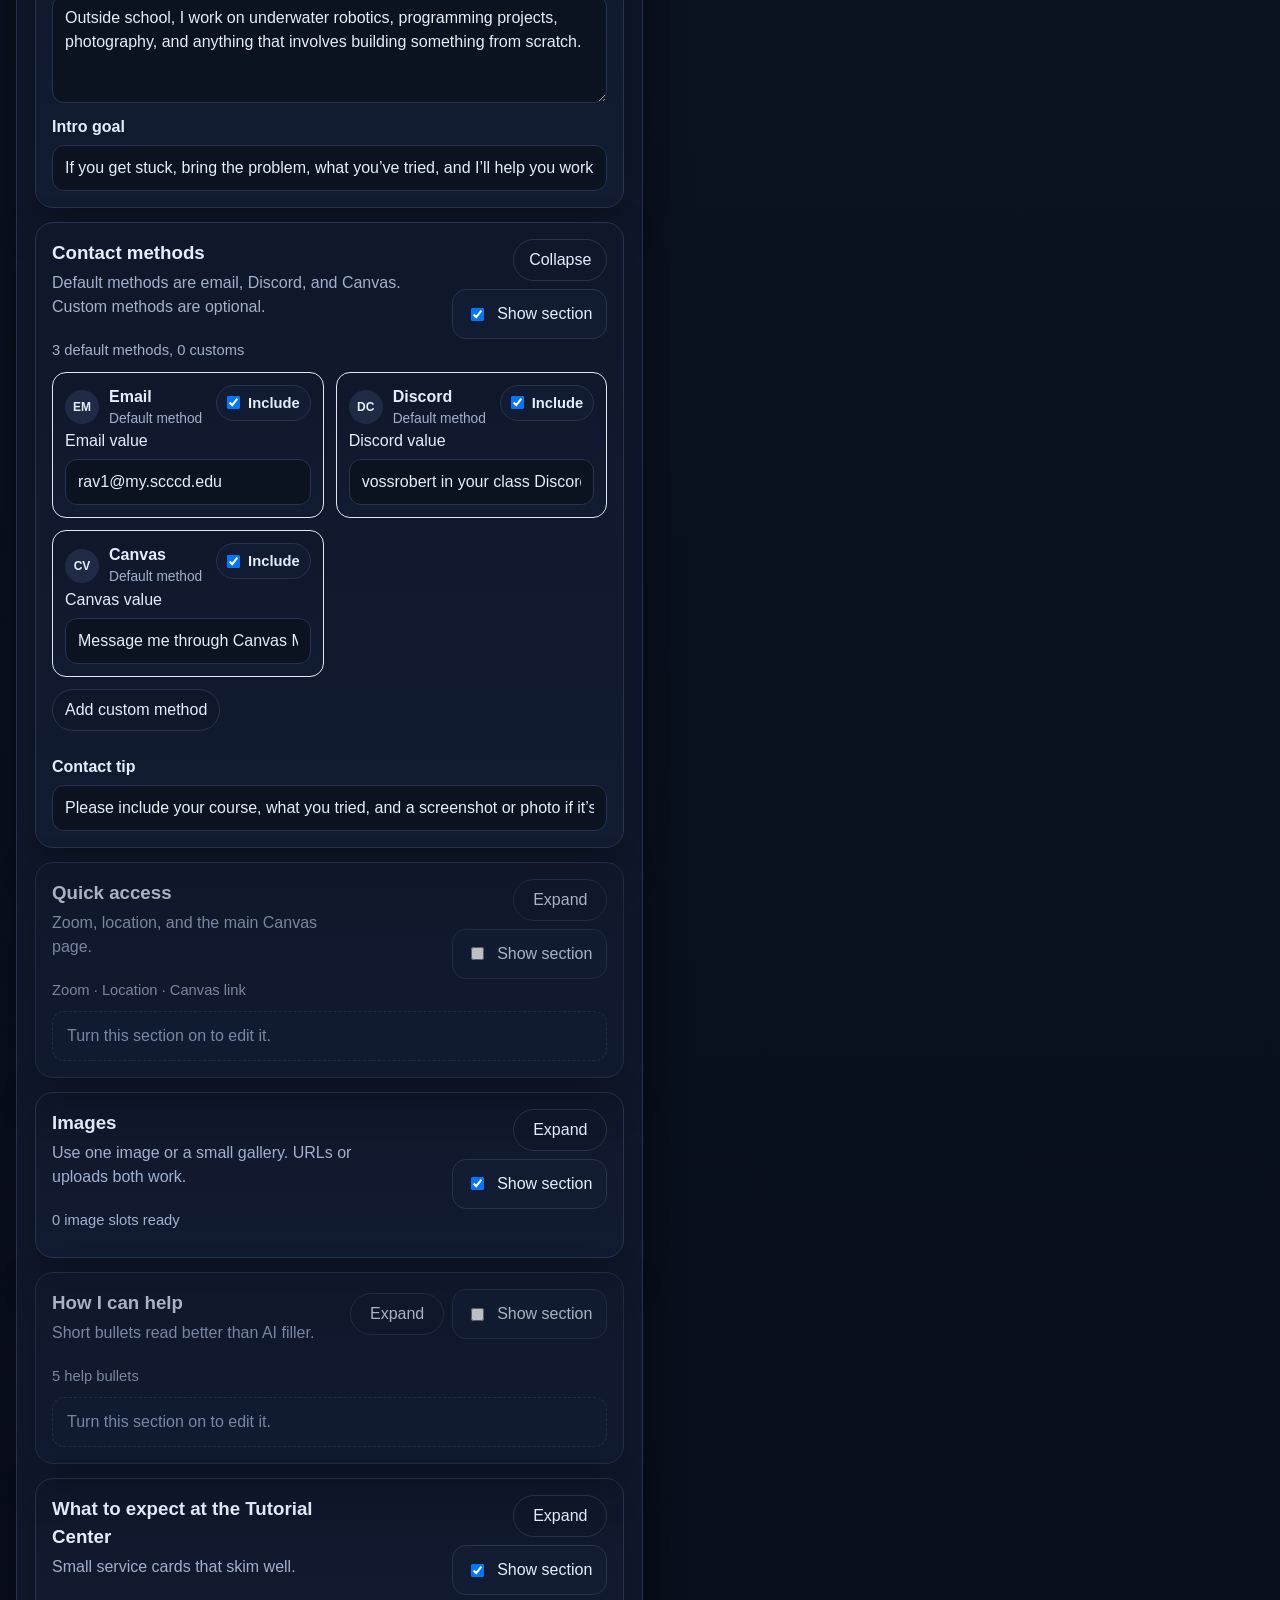
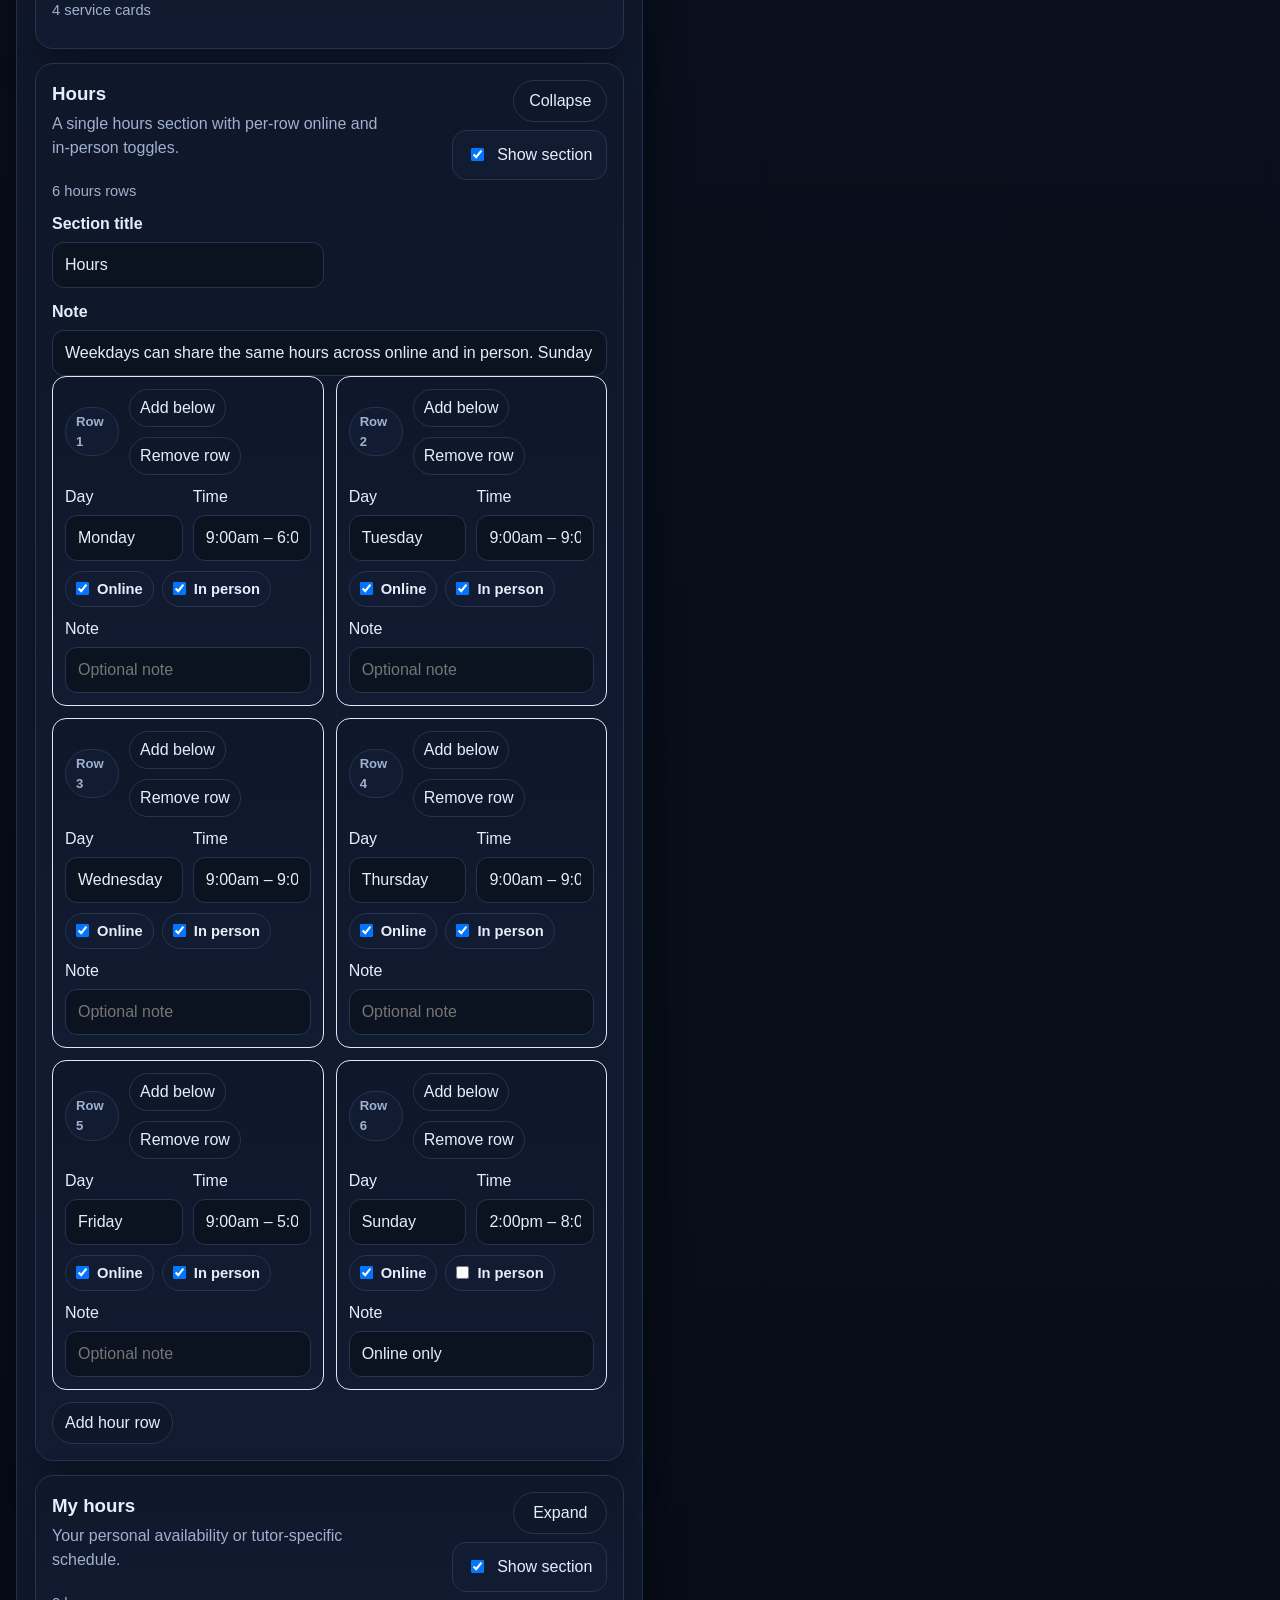
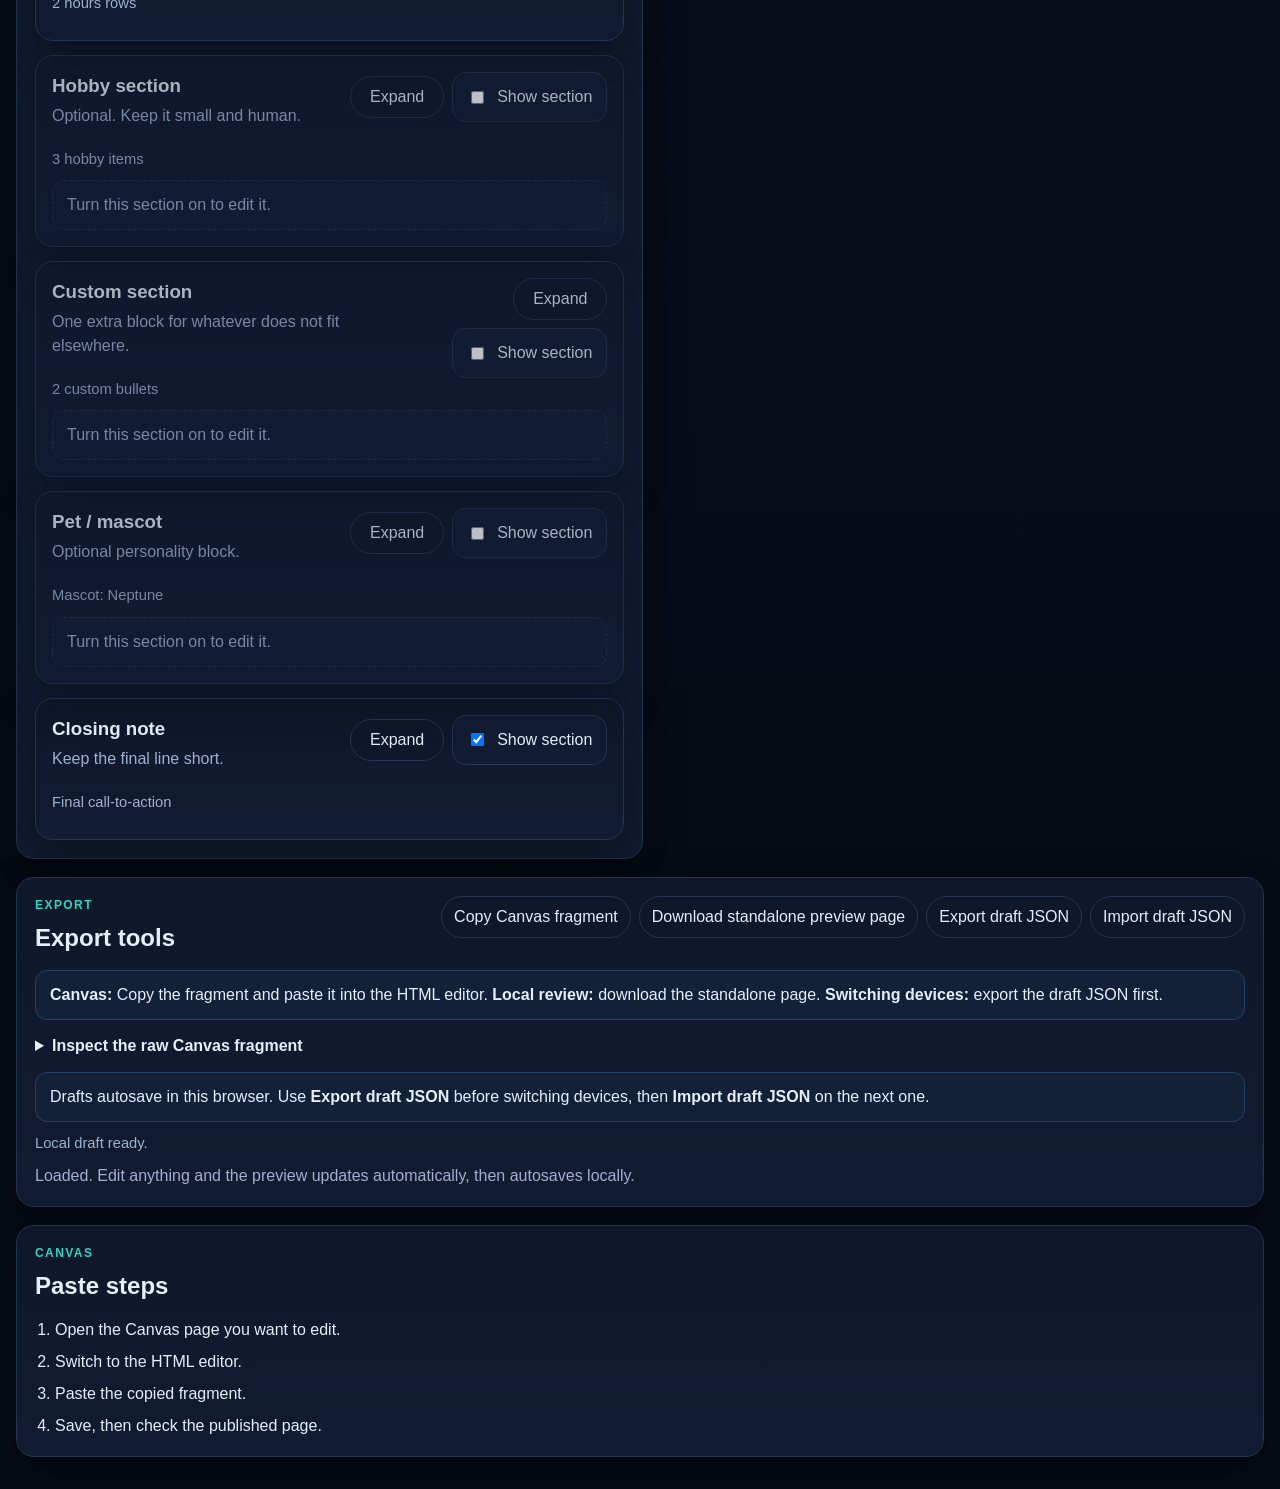
==== commit cb392050: "Finish final editor ergonomics pass" ====
--- a/index.html
+++ b/index.html
@@ -5,7 +5,7 @@
   <meta name="viewport" content="width=device-width, initial-scale=1" />
   <title>Embedded Tutor Canvas Generator</title>
   <meta name="description" content="Generate a clean, accessible Canvas page for embedded tutors with editable defaults and copyable HTML." />
-  <link rel="stylesheet" href="./style.css?v=24" />
+  <link rel="stylesheet" href="./style.css?v=25" />
 </head>
 <body>
   <a class="skipLink" href="#app">Skip to content</a>
@@ -104,6 +104,6 @@
     <input type="file" accept="application/json,.json" data-import-state-input hidden />
   </main>
 
-  <script src="./app.js?v=24" defer></script>
+  <script src="./app.js?v=25" defer></script>
 </body>
 </html>
--- a/style.css
+++ b/style.css
@@ -395,6 +395,9 @@
 .compactFieldGrid {
   gap: 10px;
 }
+.compactTextField input {
+  min-height: 42px;
+}
 .compactActions .ghostBtn,
 .miniToggle {
   min-height: 34px;
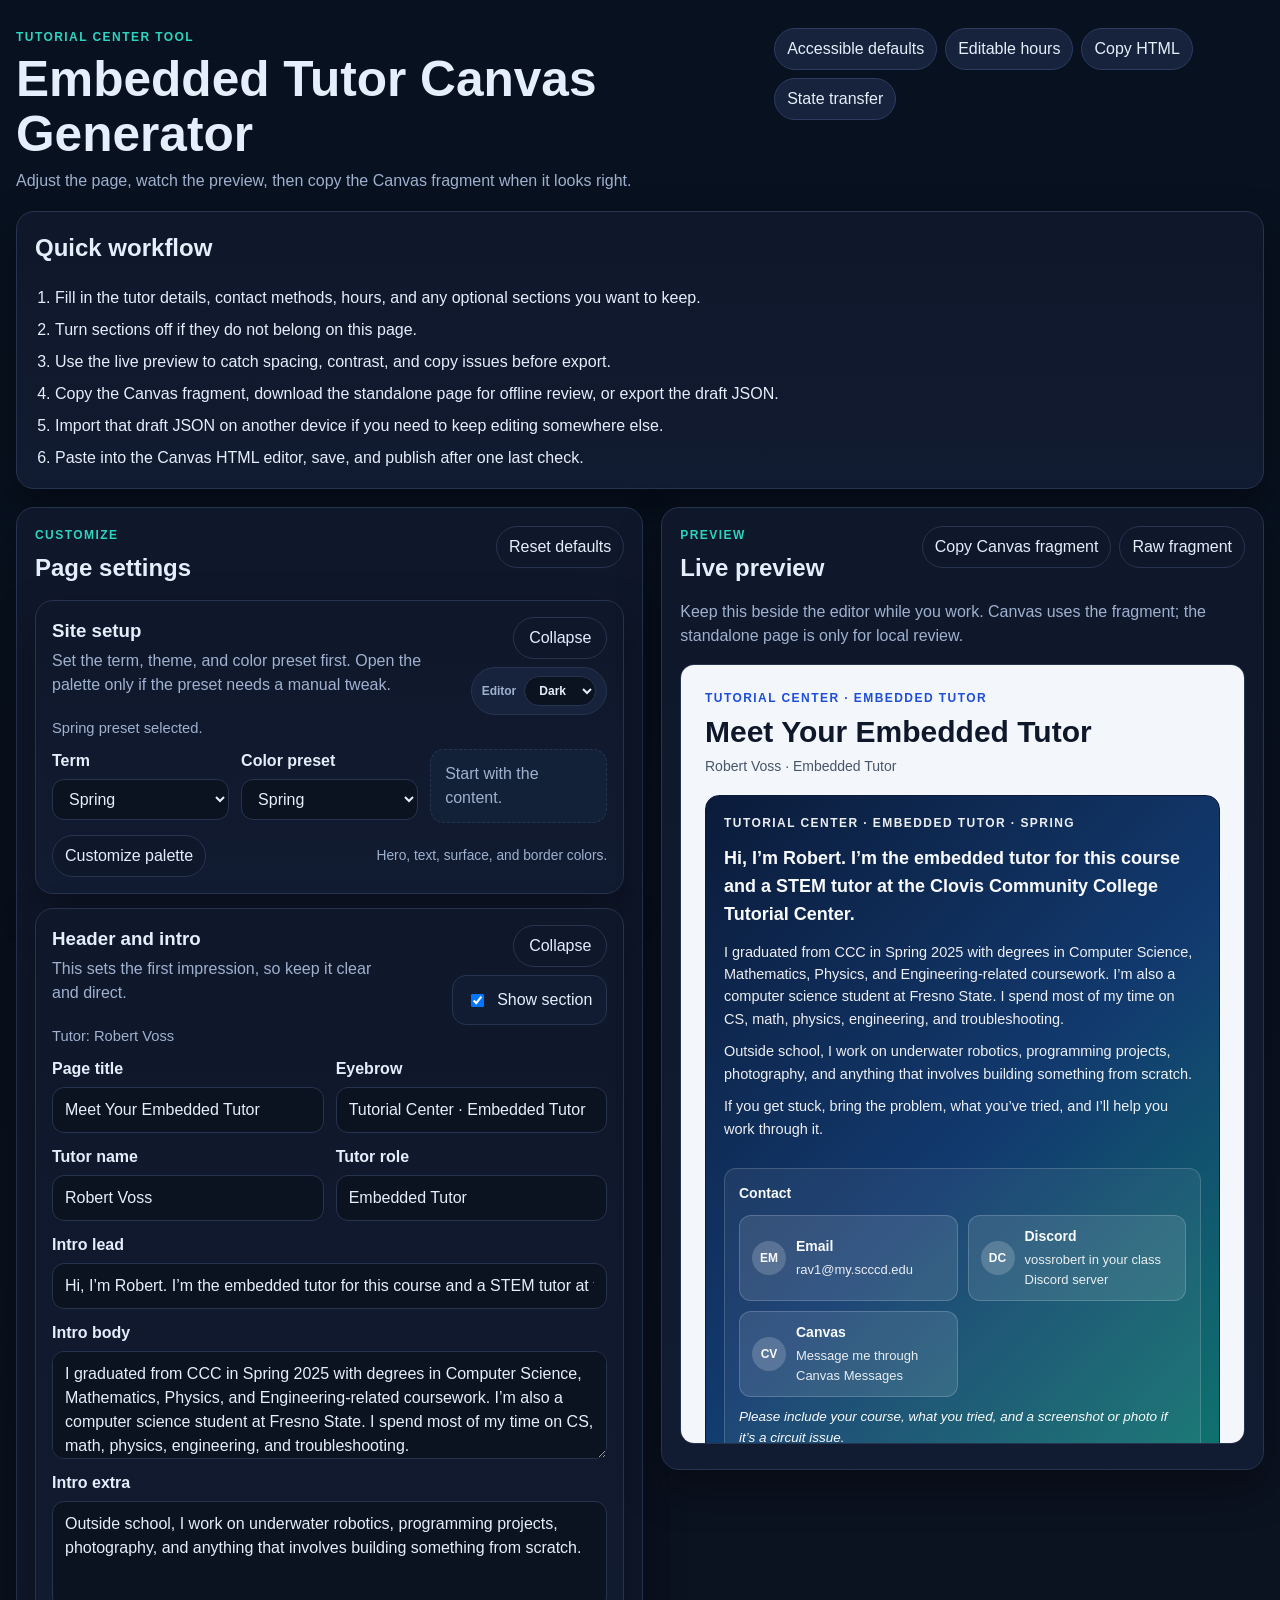
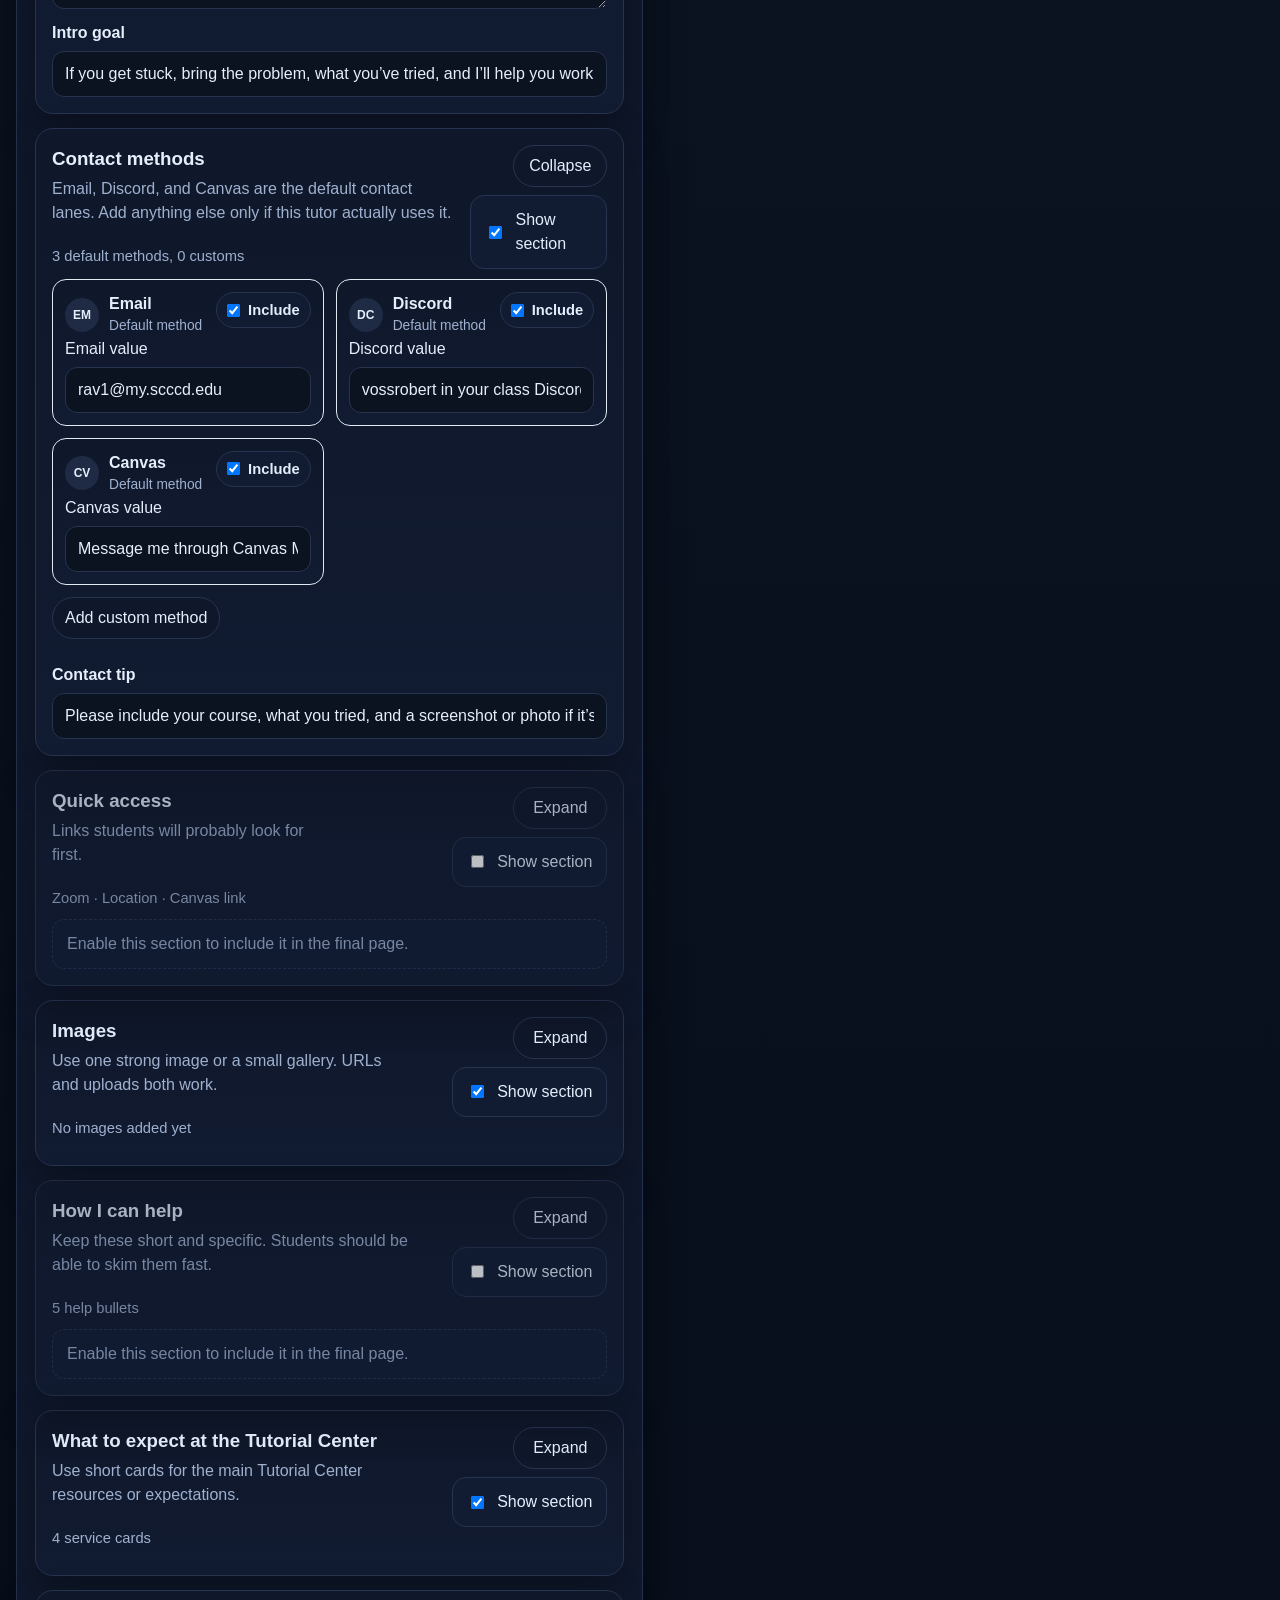
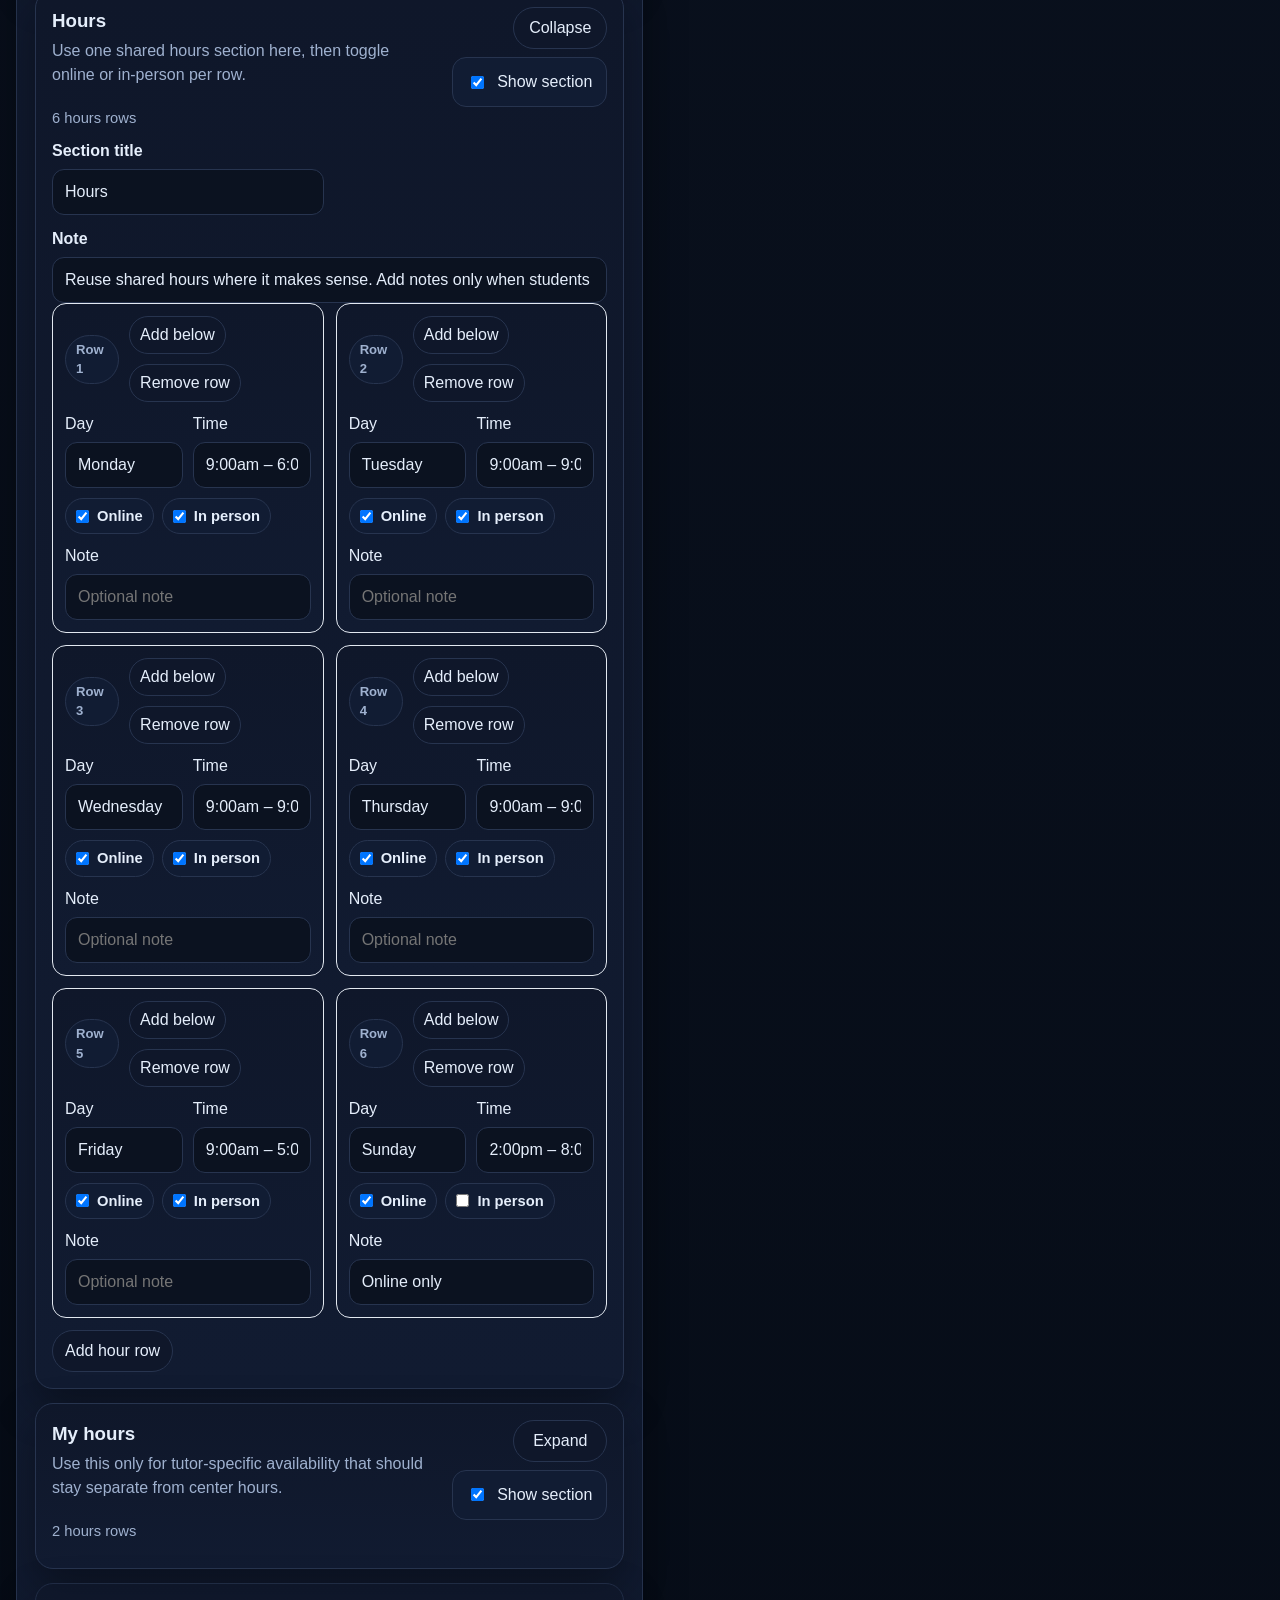
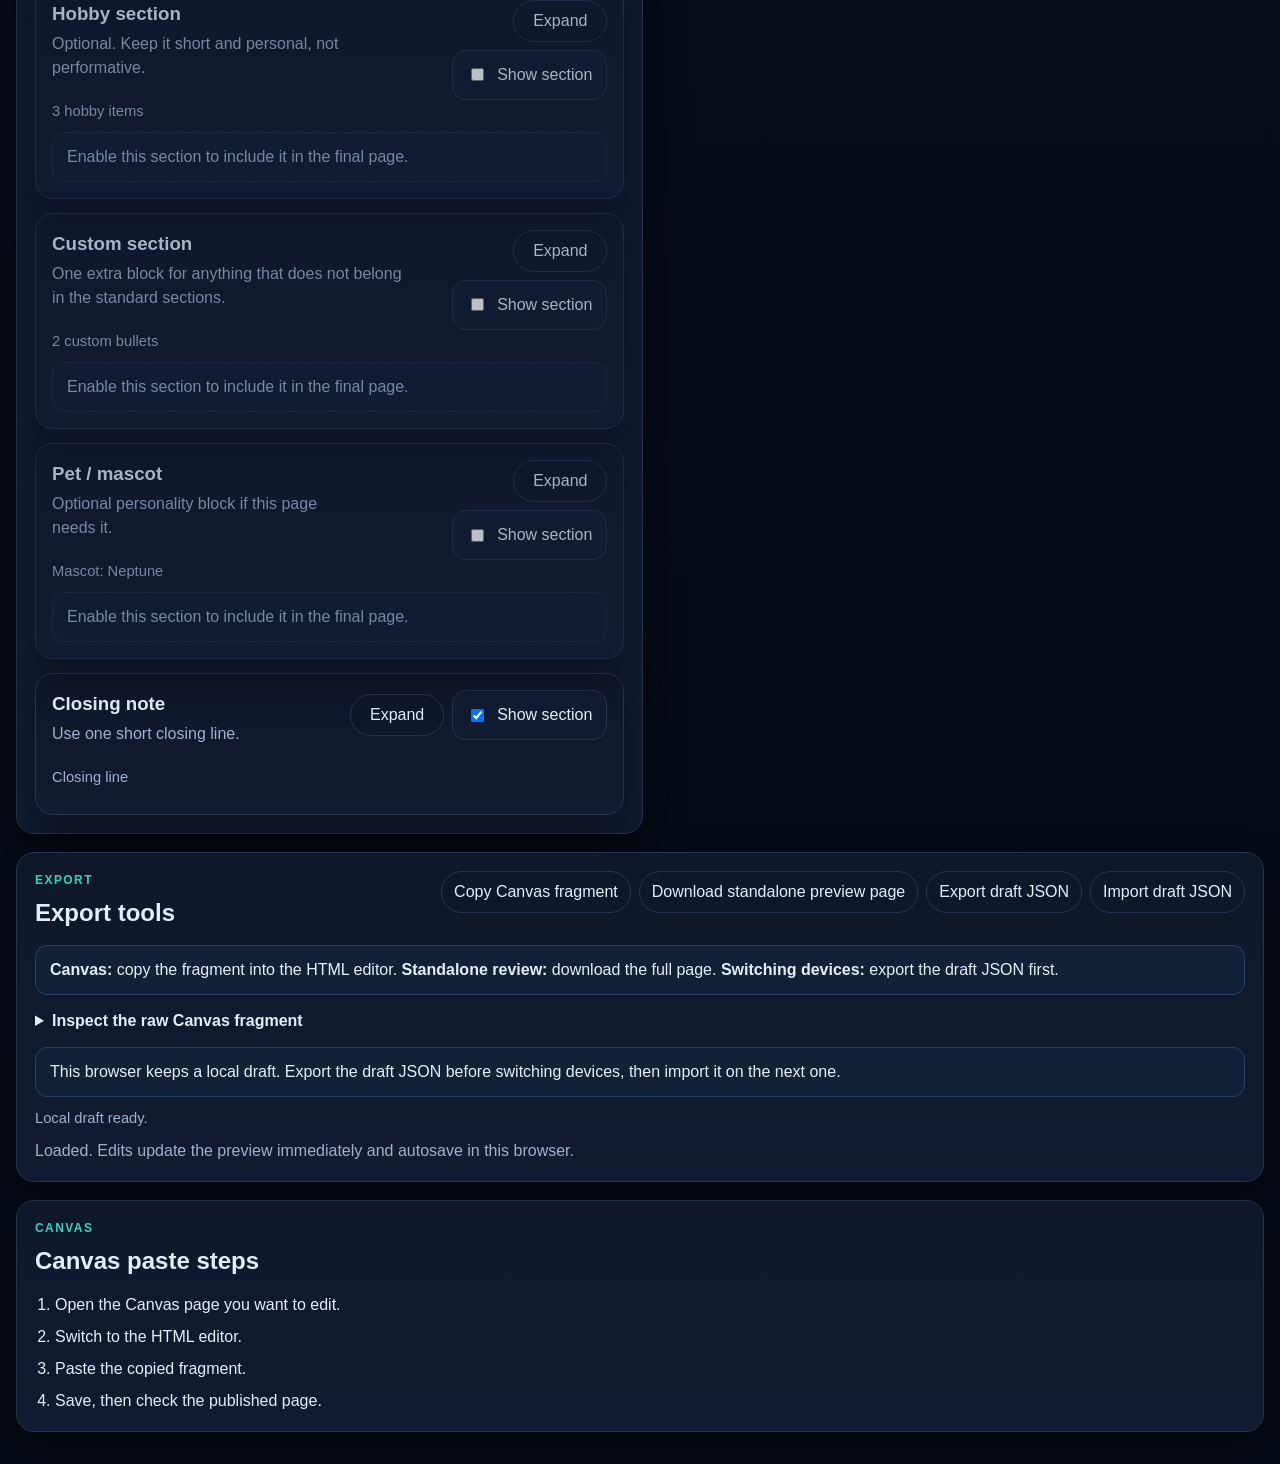
==== commit 93db4226: "Tighten generator copy and workflow guidance" ====
--- a/index.html
+++ b/index.html
@@ -5,7 +5,7 @@
   <meta name="viewport" content="width=device-width, initial-scale=1" />
   <title>Embedded Tutor Canvas Generator</title>
   <meta name="description" content="Generate a clean, accessible Canvas page for embedded tutors with editable defaults and copyable HTML." />
-  <link rel="stylesheet" href="./style.css?v=25" />
+  <link rel="stylesheet" href="./style.css?v=26" />
 </head>
 <body>
   <a class="skipLink" href="#app">Skip to content</a>
@@ -13,7 +13,7 @@
     <div>
       <p class="eyebrow">Tutorial Center tool</p>
       <h1>Embedded Tutor Canvas Generator</h1>
-      <p class="lede">Edit the defaults, preview the page, copy the HTML, and paste it into Canvas. No backend. No nonsense.</p>
+      <p class="lede">Adjust the page, watch the preview, then copy the Canvas fragment when it looks right.</p>
     </div>
     <div class="headerPills" aria-label="Page features">
       <span class="pill">Accessible defaults</span>
@@ -25,14 +25,14 @@
 
   <main id="app" class="appShell">
     <section class="card introCard">
-      <h2>How it works</h2>
+      <h2>Quick workflow</h2>
       <ol class="steps">
-        <li>Adjust the tutor details, contact info, colors, images, and hours.</li>
-        <li>Turn sections on or off so the page stays focused.</li>
-        <li>Check the live preview for spacing and contrast.</li>
-        <li>Copy the Canvas fragment, download a standalone preview page, or export the draft JSON.</li>
-        <li>Import a saved draft JSON on another device if you have to switch mid-edit.</li>
-        <li>Save in Canvas, then publish when it looks right.</li>
+        <li>Fill in the tutor details, contact methods, hours, and any optional sections you want to keep.</li>
+        <li>Turn sections off if they do not belong on this page.</li>
+        <li>Use the live preview to catch spacing, contrast, and copy issues before export.</li>
+        <li>Copy the Canvas fragment, download the standalone page for offline review, or export the draft JSON.</li>
+        <li>Import that draft JSON on another device if you need to keep editing somewhere else.</li>
+        <li>Paste into the Canvas HTML editor, save, and publish after one last check.</li>
       </ol>
     </section>
 
@@ -52,14 +52,14 @@
         <div class="sectionHead">
           <div>
             <p class="eyebrow">Preview</p>
-            <h2 id="preview-title">Live Canvas look</h2>
+            <h2 id="preview-title">Live preview</h2>
           </div>
           <div class="buttonRow">
             <button class="ghostBtn" type="button" data-action="copy-html">Copy Canvas fragment</button>
             <a class="ghostBtn linkBtn" href="#output-title">Raw fragment</a>
           </div>
         </div>
-        <p class="hint">Canvas fragment for paste. Standalone page for local review. Keep the preview beside you while you edit.</p>
+        <p class="hint">Keep this beside the editor while you work. Canvas uses the fragment; the standalone page is only for local review.</p>
         <iframe class="previewFrame" title="Generated Canvas preview" data-preview></iframe>
       </section>
     </div>
@@ -77,21 +77,21 @@
           <button class="ghostBtn" type="button" data-action="import-state">Import draft JSON</button>
         </div>
       </div>
-      <div class="notice exportNotice"><strong>Canvas:</strong> Copy the fragment and paste it into the HTML editor. <strong>Local review:</strong> download the standalone page. <strong>Switching devices:</strong> export the draft JSON first.</div>
+      <div class="notice exportNotice"><strong>Canvas:</strong> copy the fragment into the HTML editor. <strong>Standalone review:</strong> download the full page. <strong>Switching devices:</strong> export the draft JSON first.</div>
       <details class="rawOutputDetails">
         <summary>Inspect the raw Canvas fragment</summary>
         <textarea class="outputBox" readonly spellcheck="false" aria-label="Generated HTML output" data-output></textarea>
       </details>
-      <div class="transferNote notice">Drafts autosave in this browser. Use <strong>Export draft JSON</strong> before switching devices, then <strong>Import draft JSON</strong> on the next one.</div>
+      <div class="transferNote notice">This browser keeps a local draft. Export the draft JSON before switching devices, then import it on the next one.</div>
       <p class="saveMeta" data-save-meta>Local draft ready.</p>
-      <p class="status" role="status" aria-live="polite" data-status>Loaded. Edit anything and the preview updates automatically, then autosaves locally.</p>
+      <p class="status" role="status" aria-live="polite" data-status>Loaded. Edits update the preview immediately and autosave in this browser.</p>
     </section>
 
     <section id="instructions" class="card guideCard" aria-labelledby="guide-title">
       <div class="sectionHead">
         <div>
           <p class="eyebrow">Canvas</p>
-          <h2 id="guide-title">Paste steps</h2>
+          <h2 id="guide-title">Canvas paste steps</h2>
         </div>
       </div>
       <ol class="steps compact">
@@ -104,6 +104,6 @@
     <input type="file" accept="application/json,.json" data-import-state-input hidden />
   </main>
 
-  <script src="./app.js?v=25" defer></script>
+  <script src="./app.js?v=26" defer></script>
 </body>
 </html>
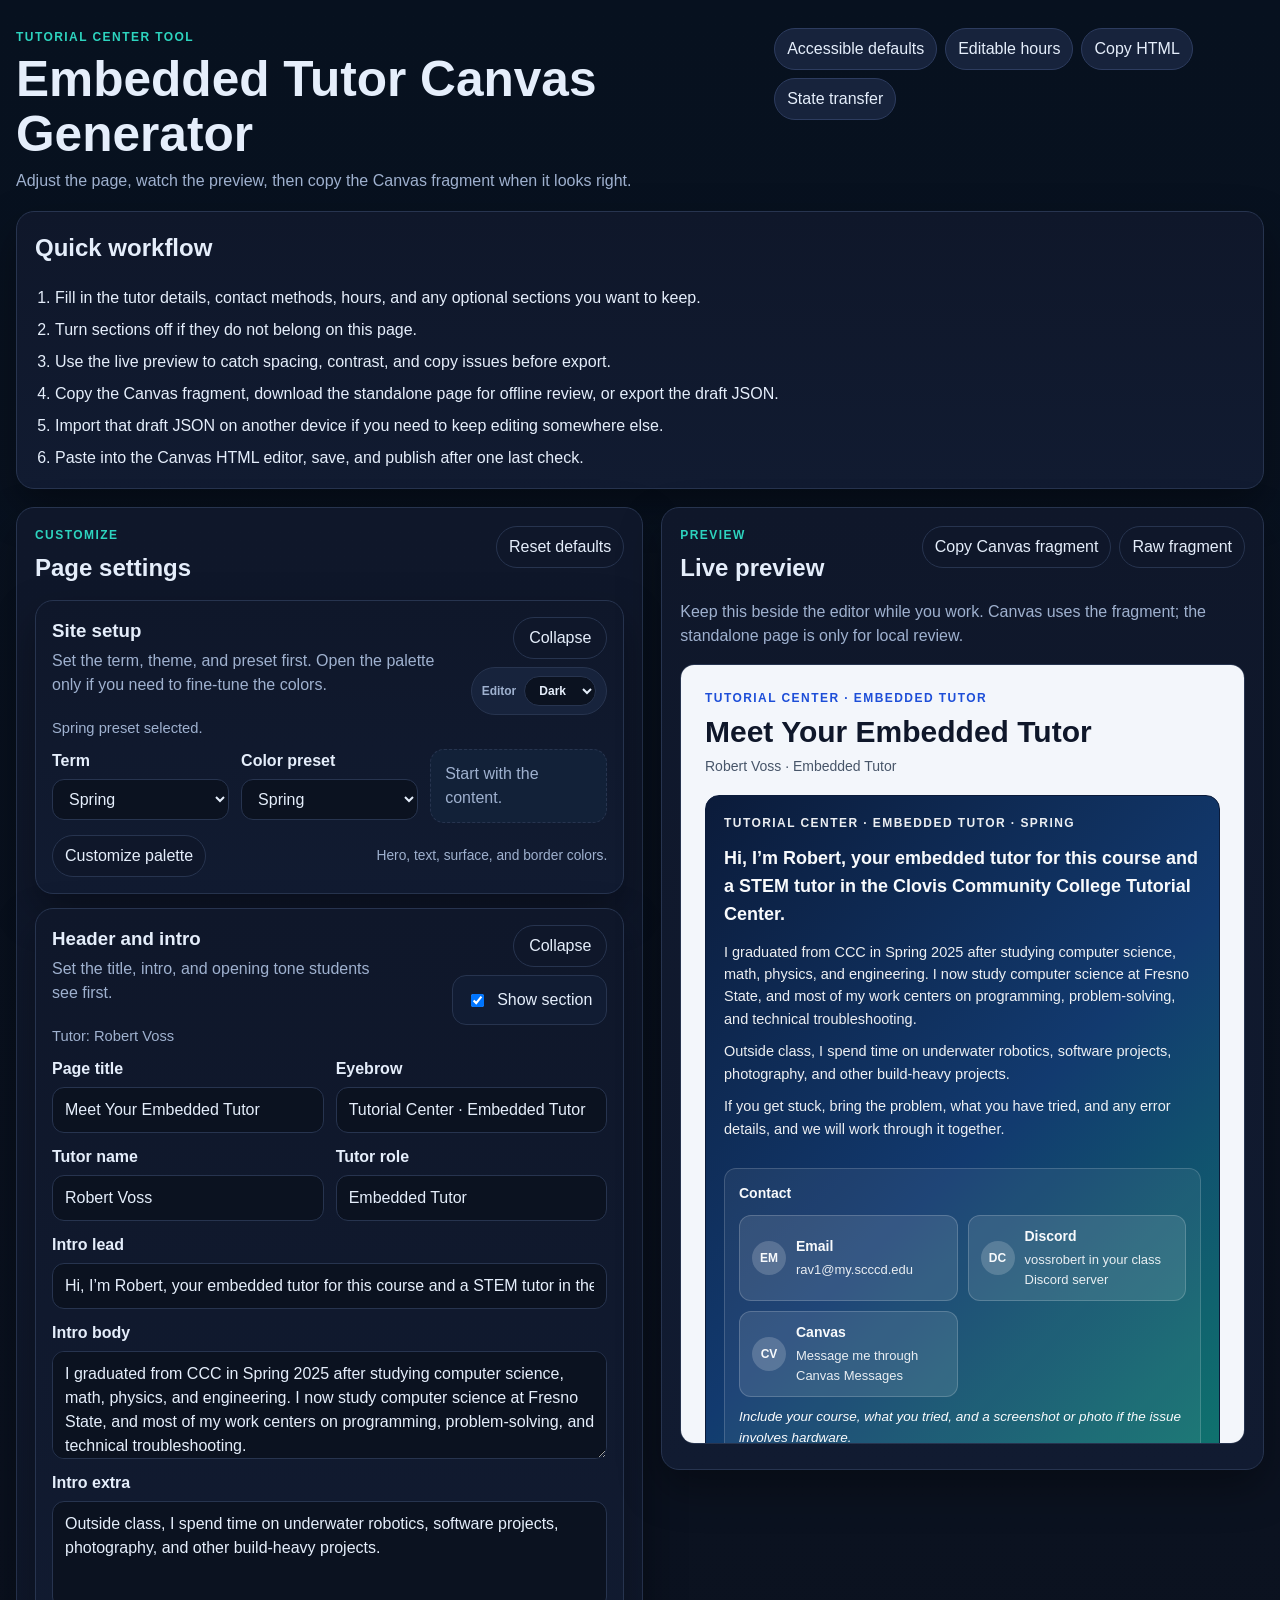
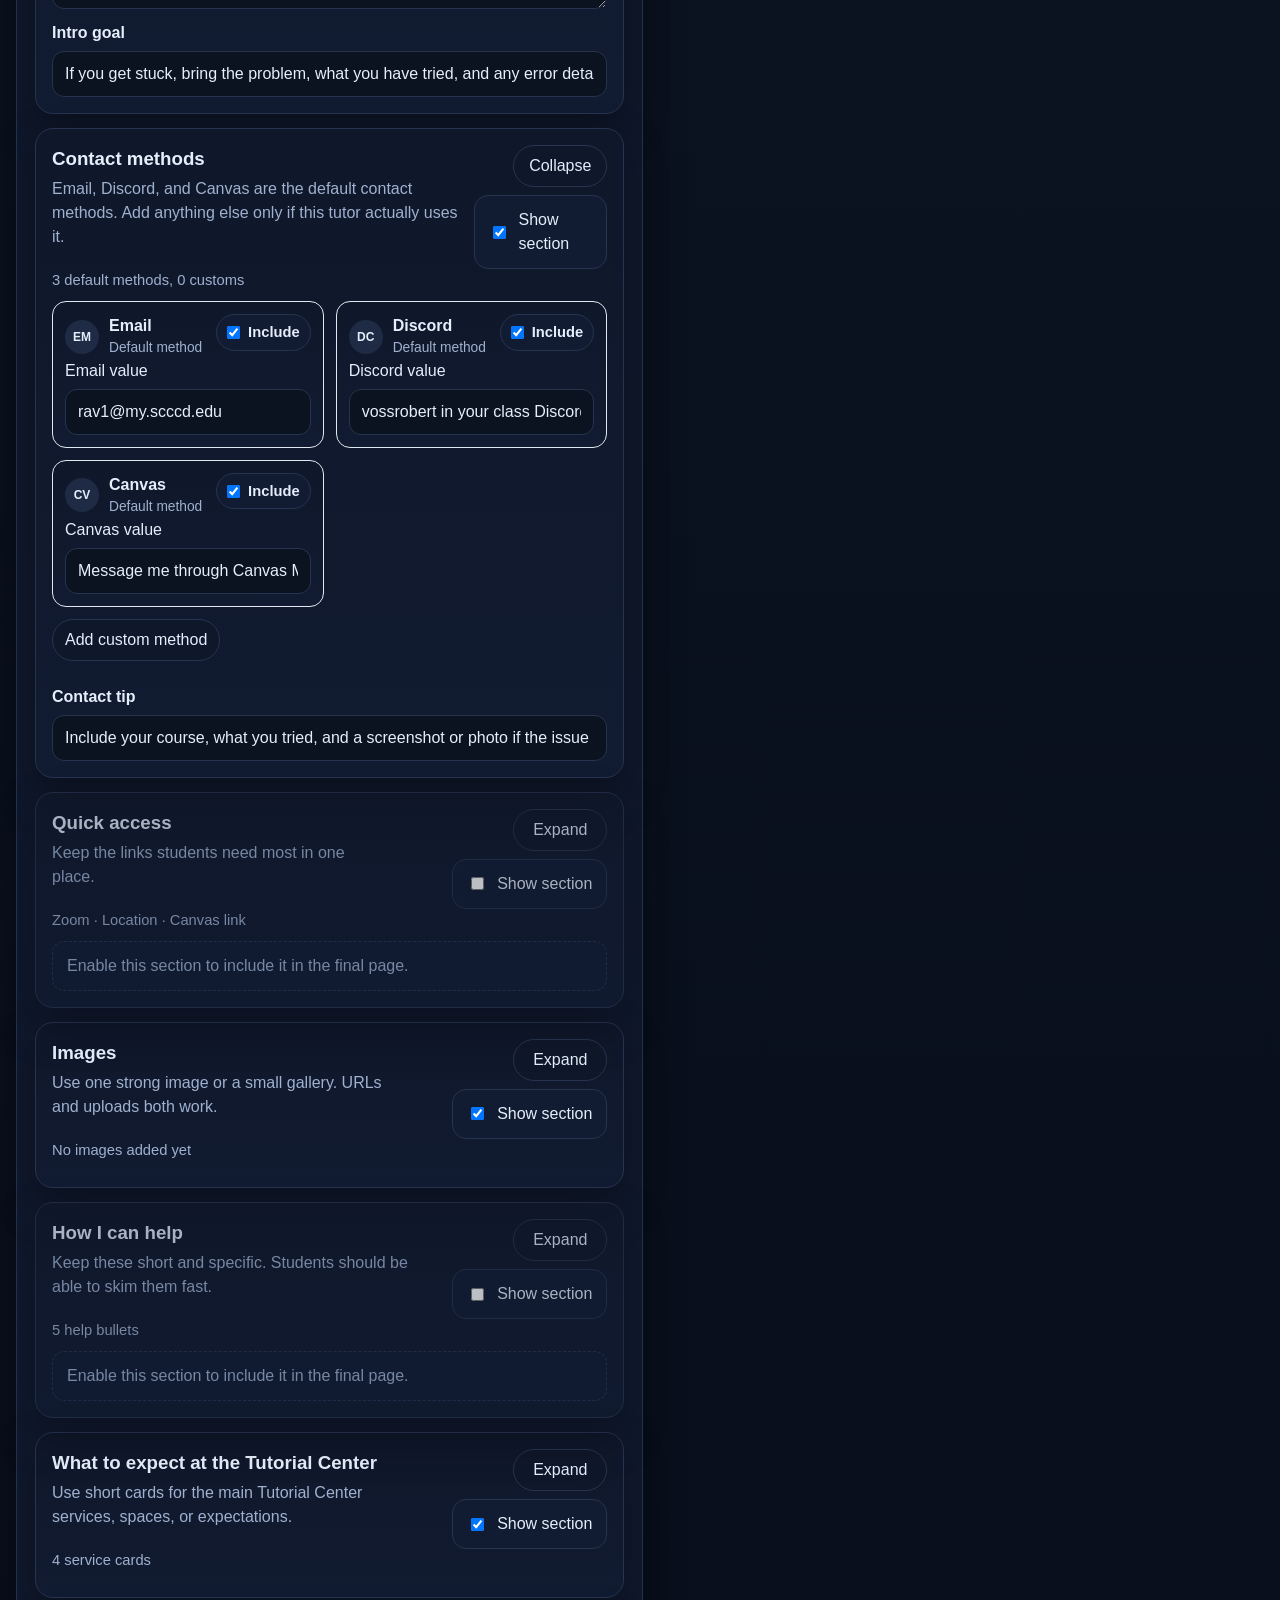
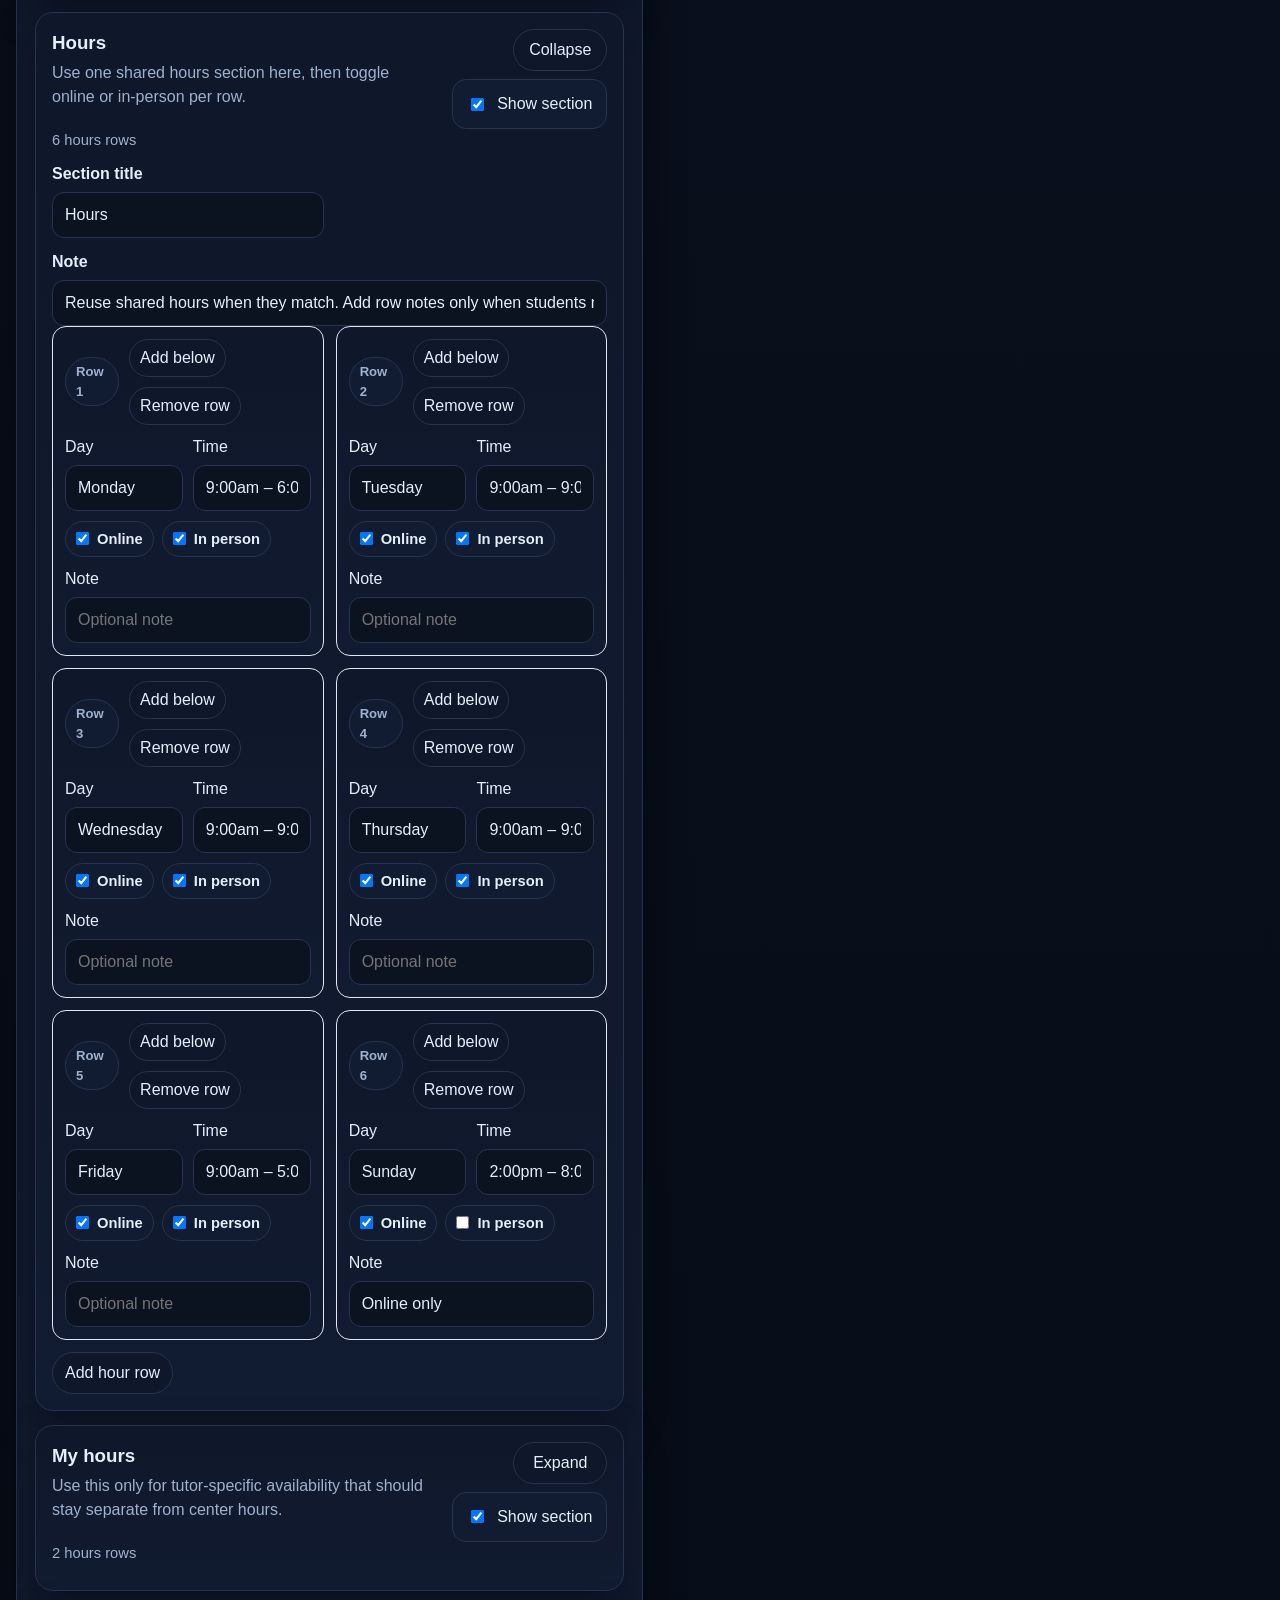
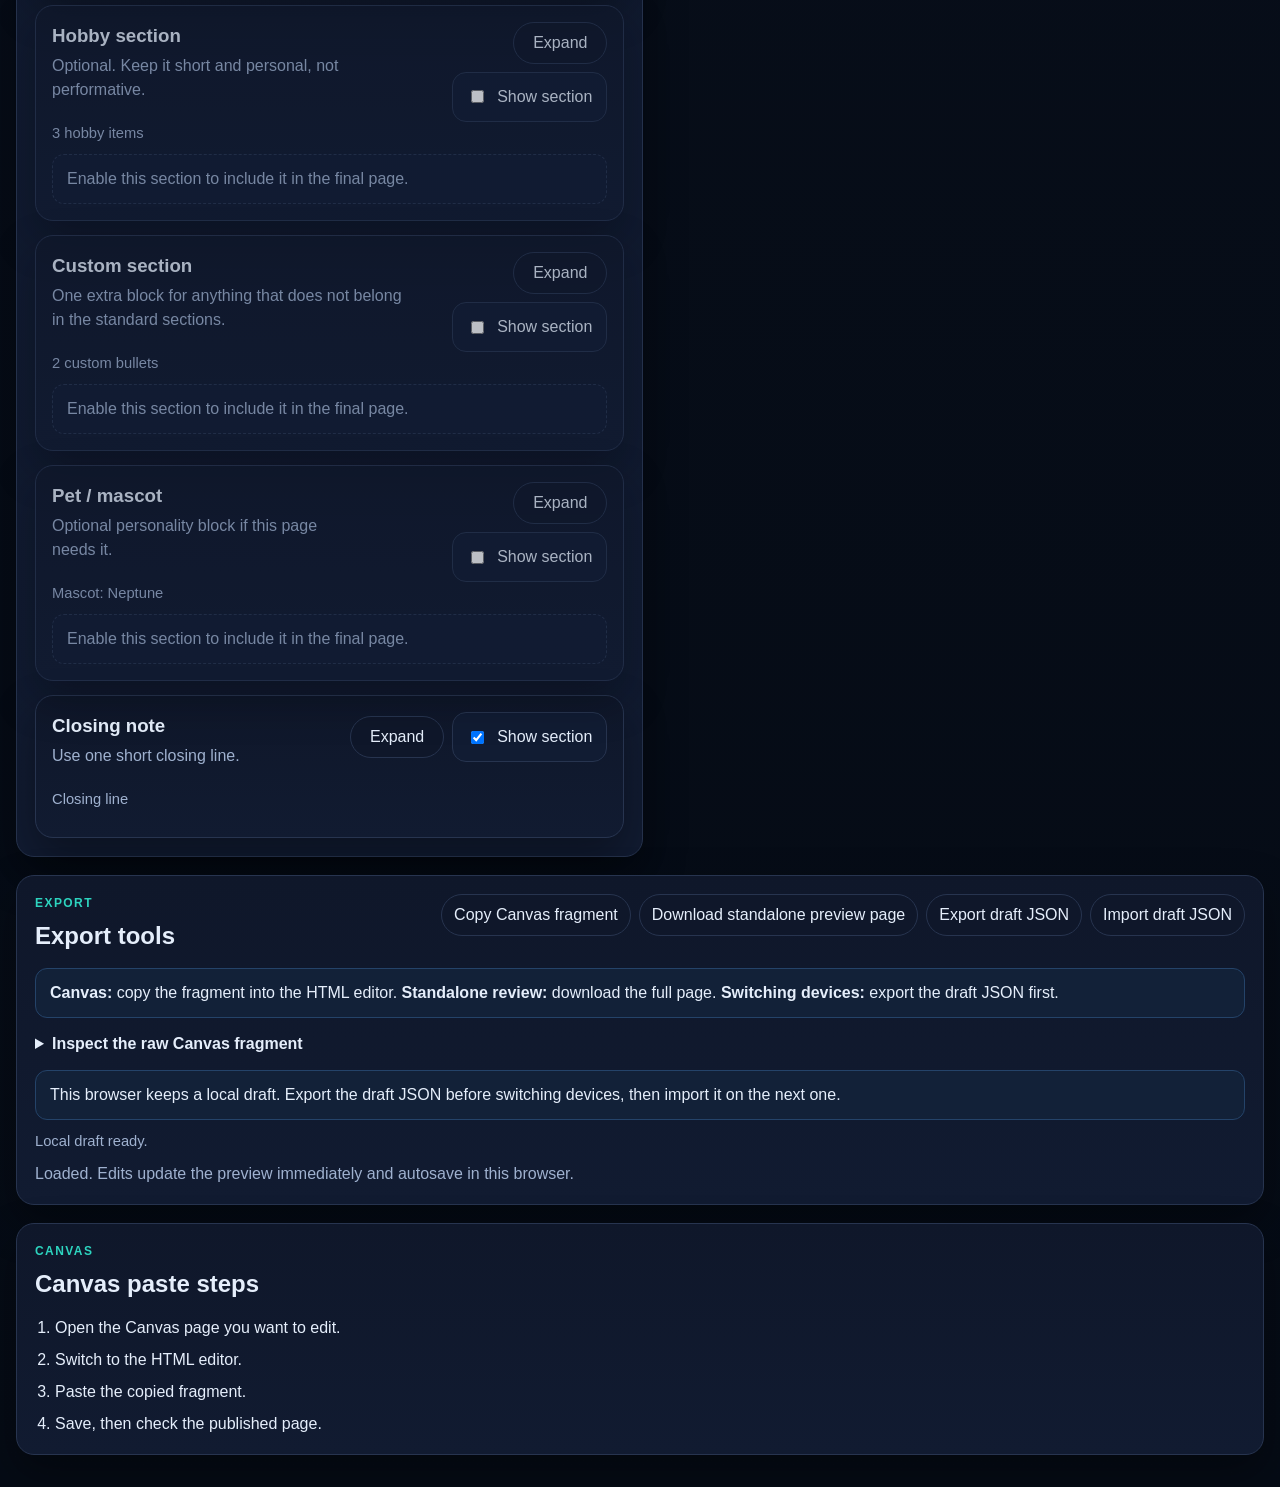
==== commit 41a34290: "Refine default tutor copy and helper text" ====
--- a/index.html
+++ b/index.html
@@ -5,7 +5,7 @@
   <meta name="viewport" content="width=device-width, initial-scale=1" />
   <title>Embedded Tutor Canvas Generator</title>
   <meta name="description" content="Generate a clean, accessible Canvas page for embedded tutors with editable defaults and copyable HTML." />
-  <link rel="stylesheet" href="./style.css?v=26" />
+  <link rel="stylesheet" href="./style.css?v=27" />
 </head>
 <body>
   <a class="skipLink" href="#app">Skip to content</a>
@@ -104,6 +104,6 @@
     <input type="file" accept="application/json,.json" data-import-state-input hidden />
   </main>
 
-  <script src="./app.js?v=26" defer></script>
+  <script src="./app.js?v=27" defer></script>
 </body>
 </html>
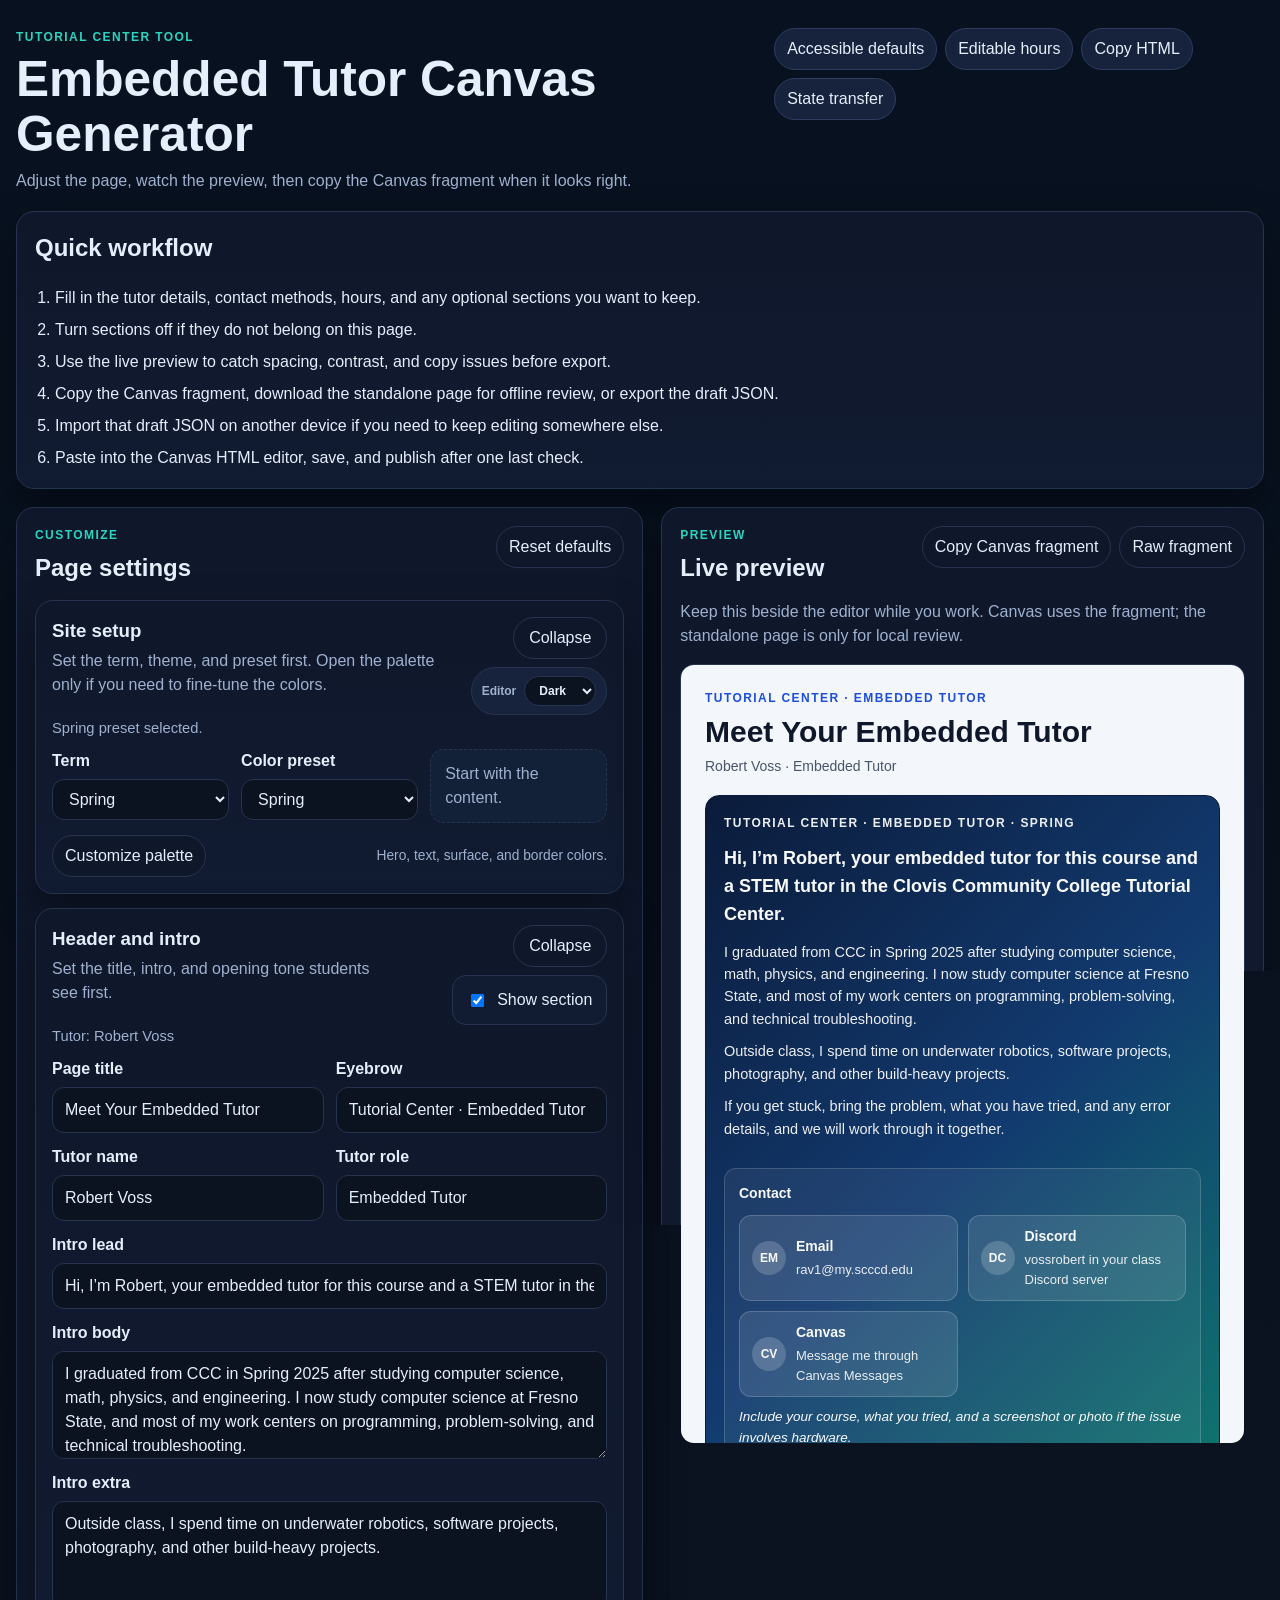
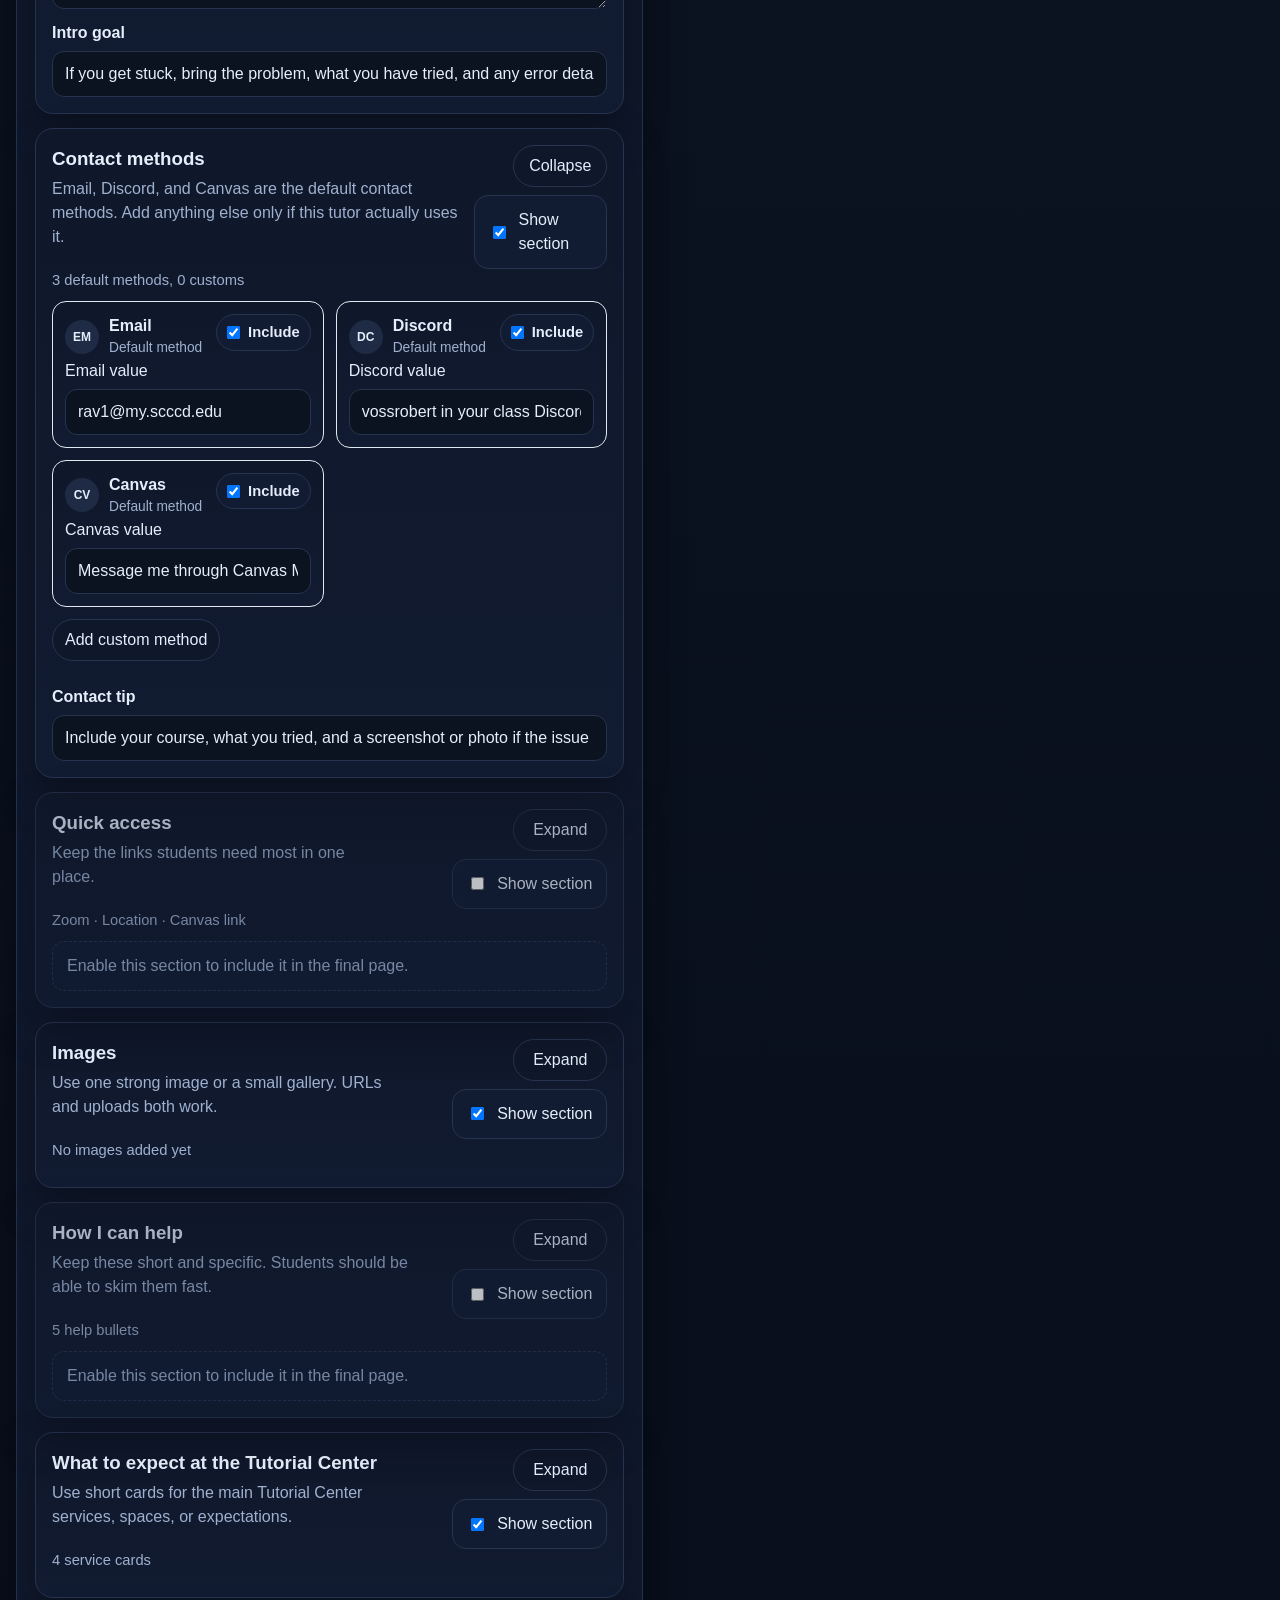
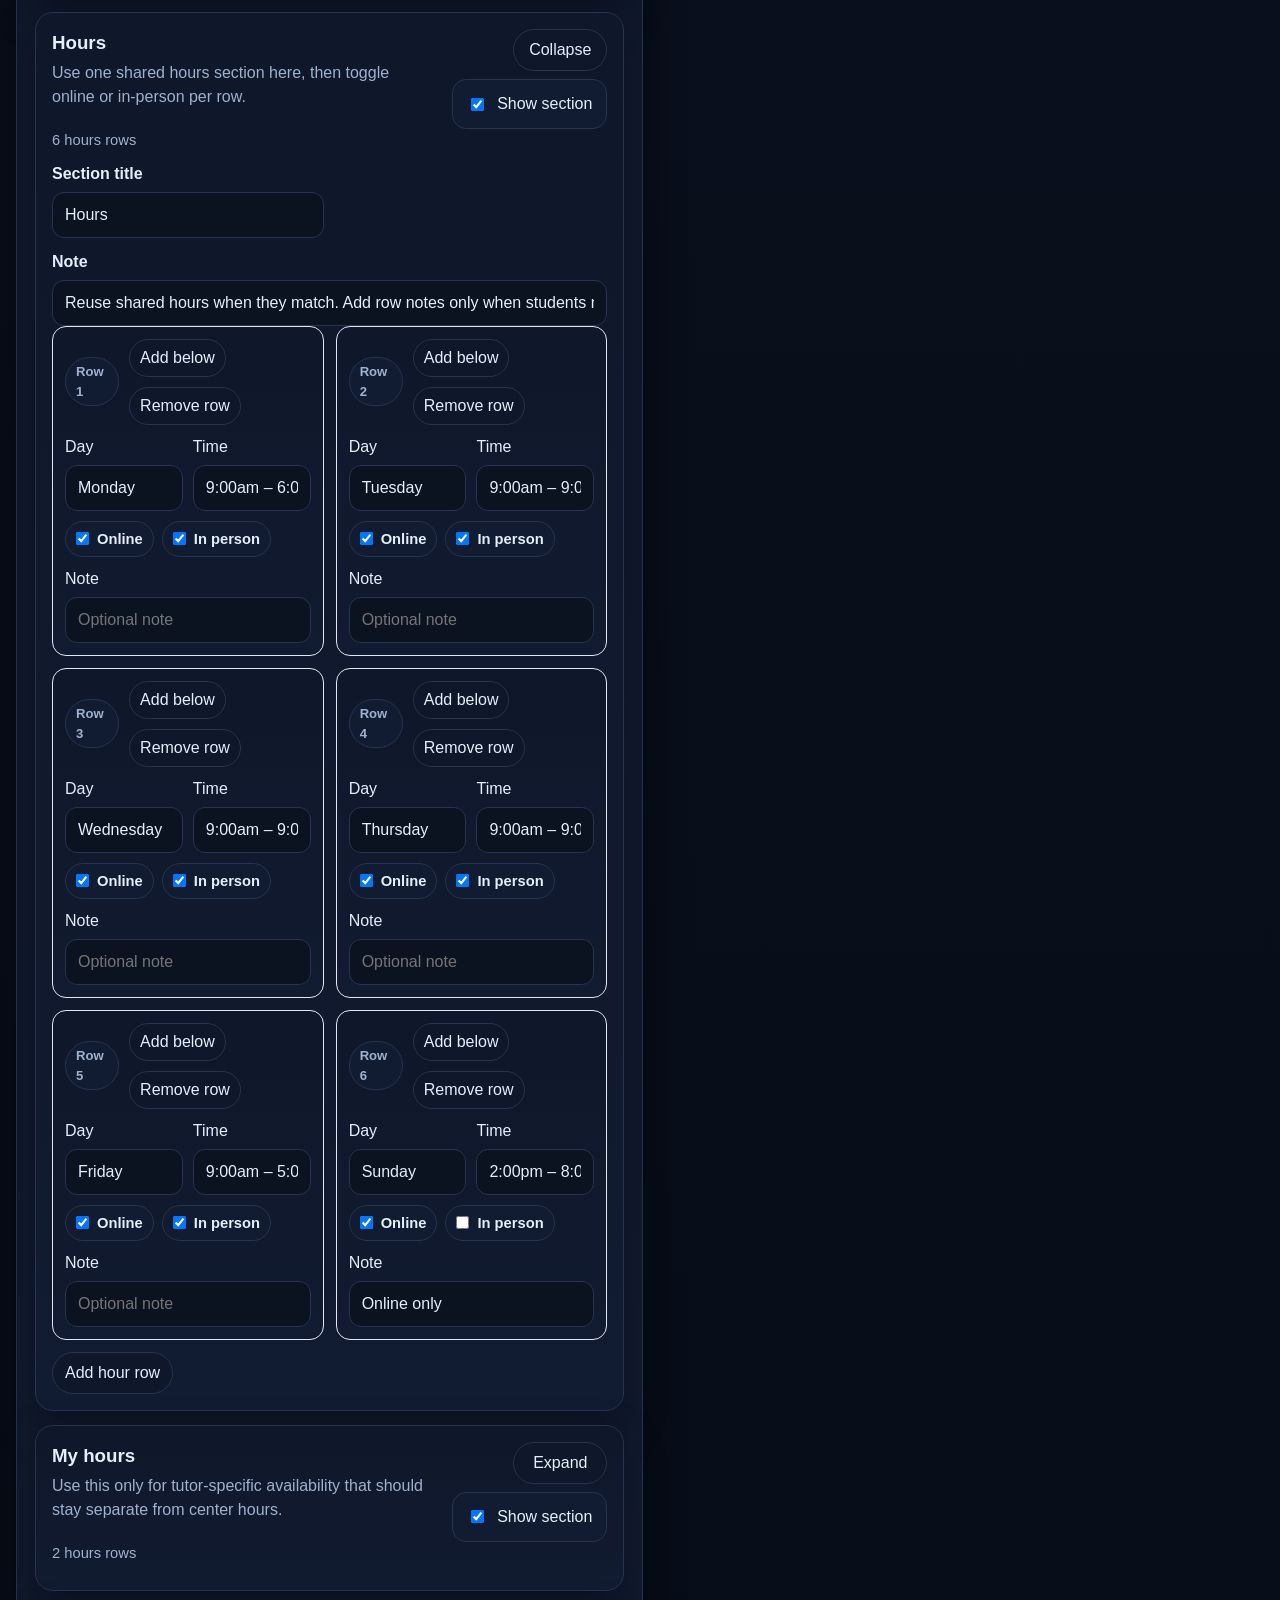
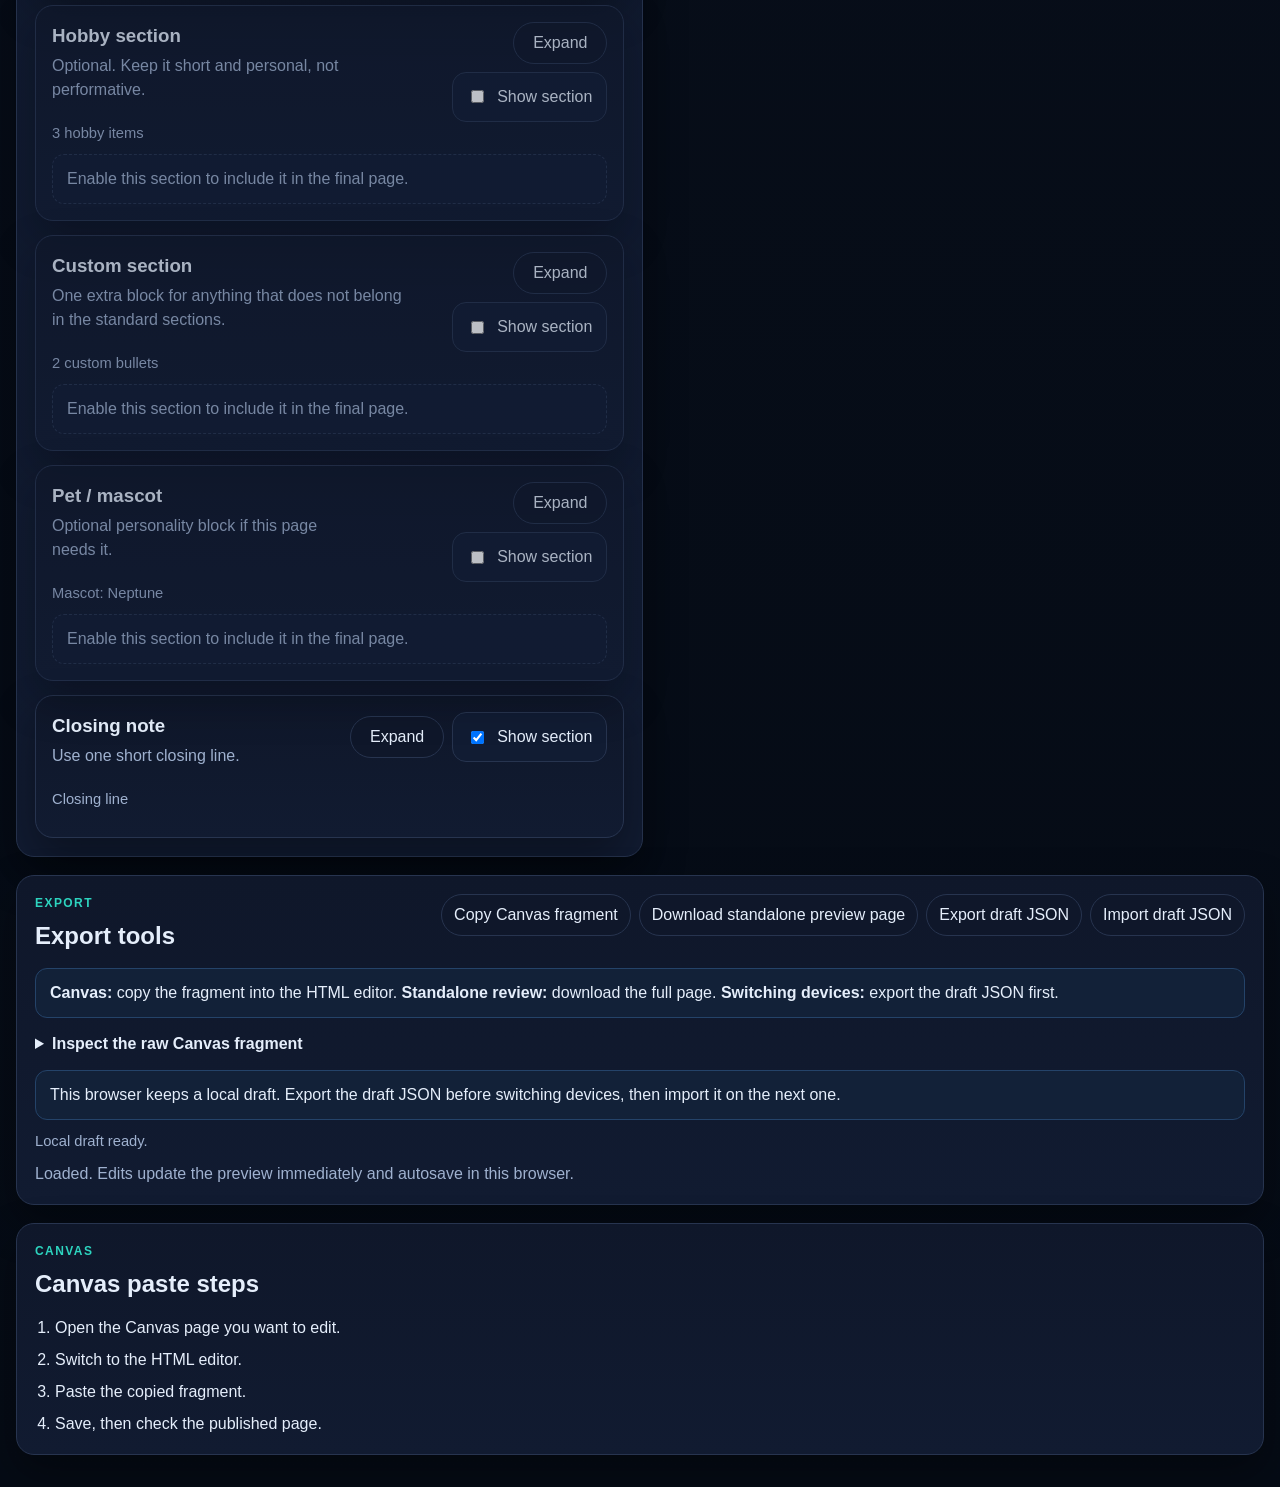
==== commit 8cc0569d: "Fix contact toggles, palette sync, and image gallery" ====
--- a/index.html
+++ b/index.html
@@ -5,7 +5,7 @@
   <meta name="viewport" content="width=device-width, initial-scale=1" />
   <title>Embedded Tutor Canvas Generator</title>
   <meta name="description" content="Generate a clean, accessible Canvas page for embedded tutors with editable defaults and copyable HTML." />
-  <link rel="stylesheet" href="./style.css?v=27" />
+  <link rel="stylesheet" href="./style.css?v=30" />
 </head>
 <body>
   <a class="skipLink" href="#app">Skip to content</a>
@@ -104,6 +104,6 @@
     <input type="file" accept="application/json,.json" data-import-state-input hidden />
   </main>
 
-  <script src="./app.js?v=27" defer></script>
+  <script src="./app.js?v=30" defer></script>
 </body>
 </html>
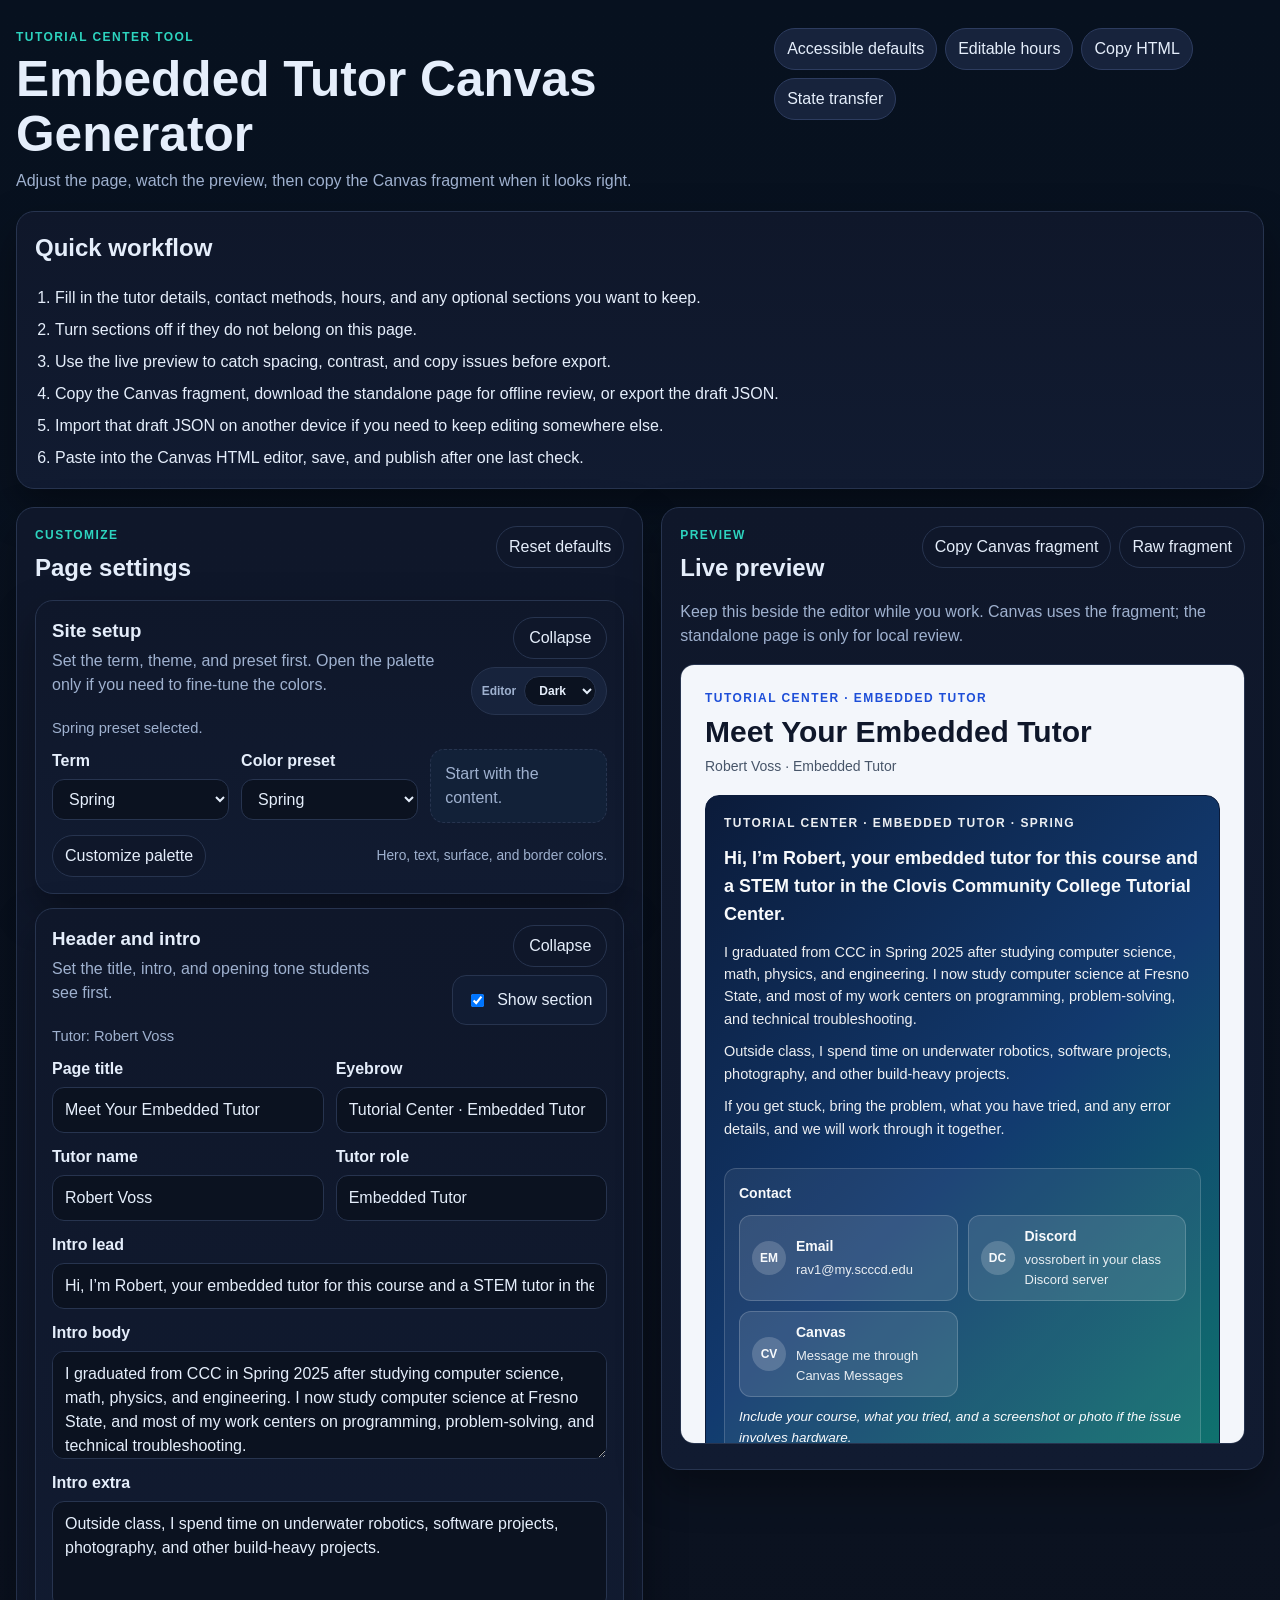
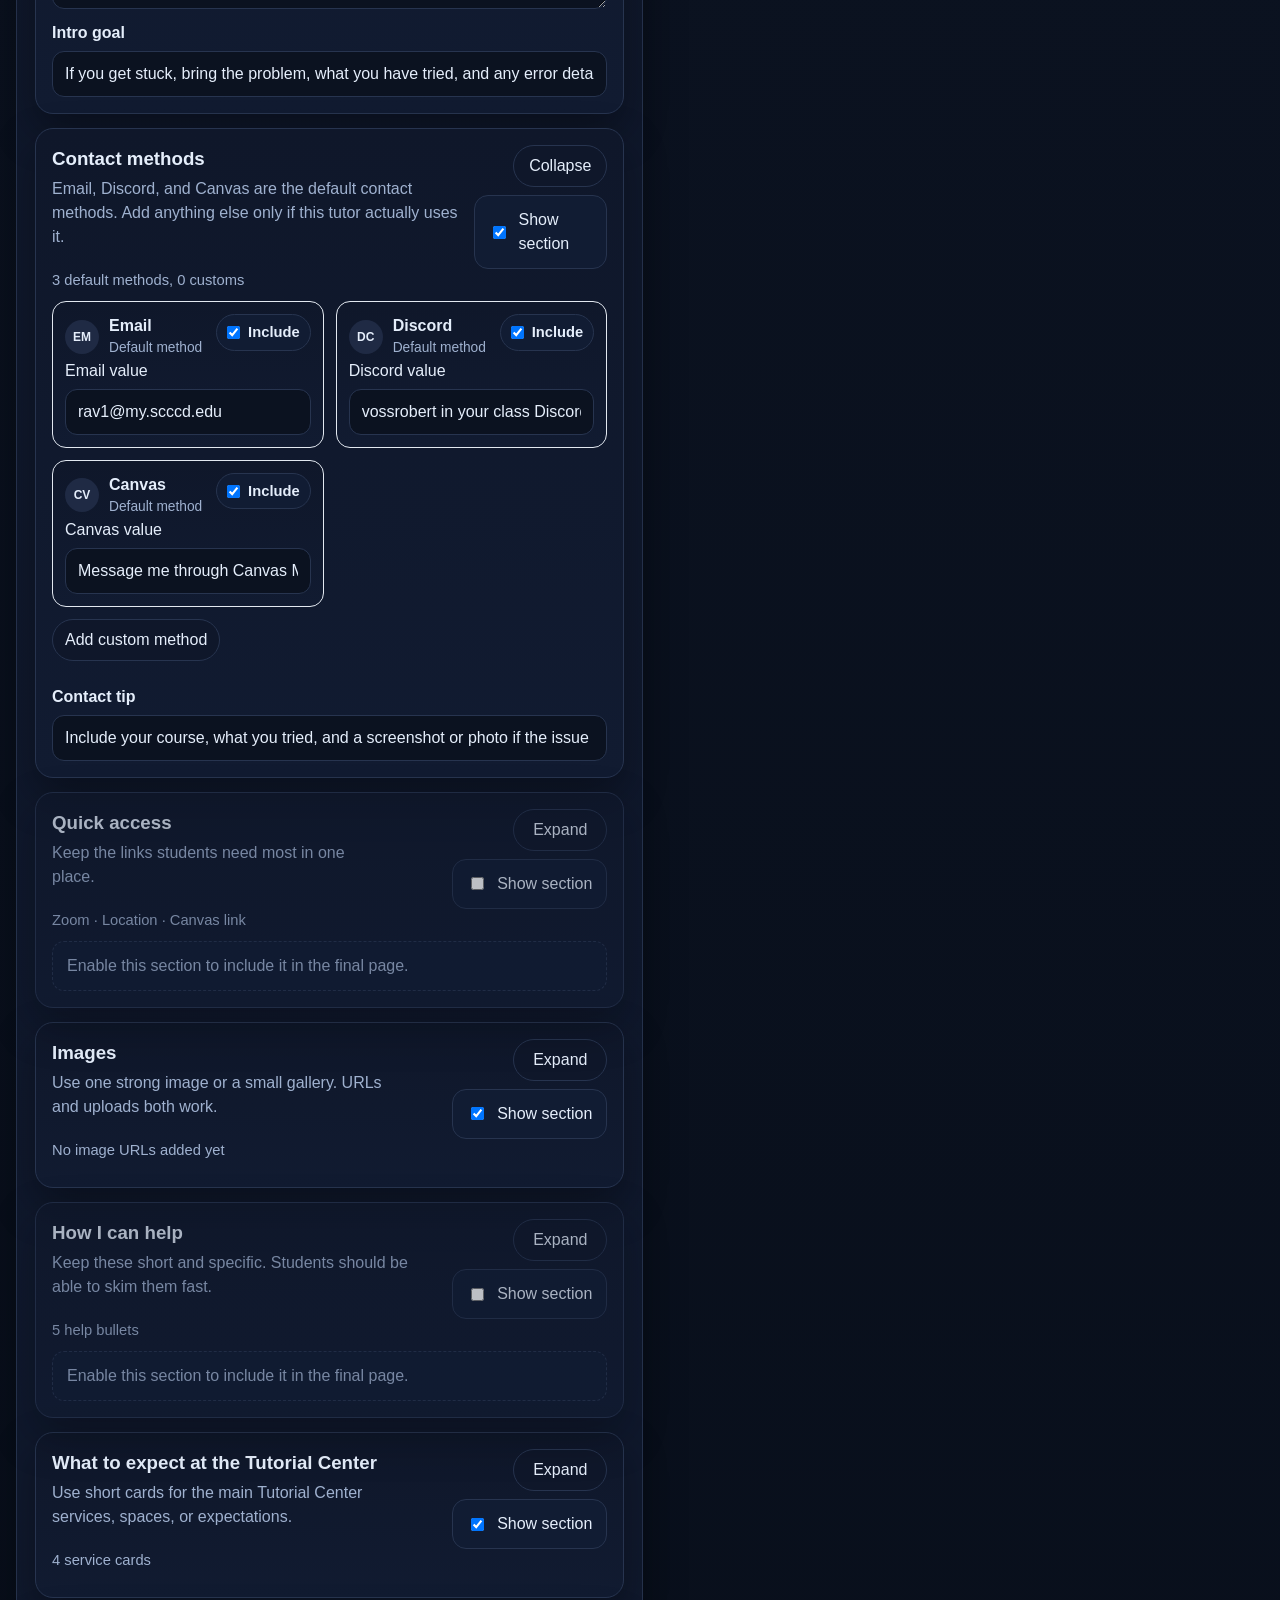
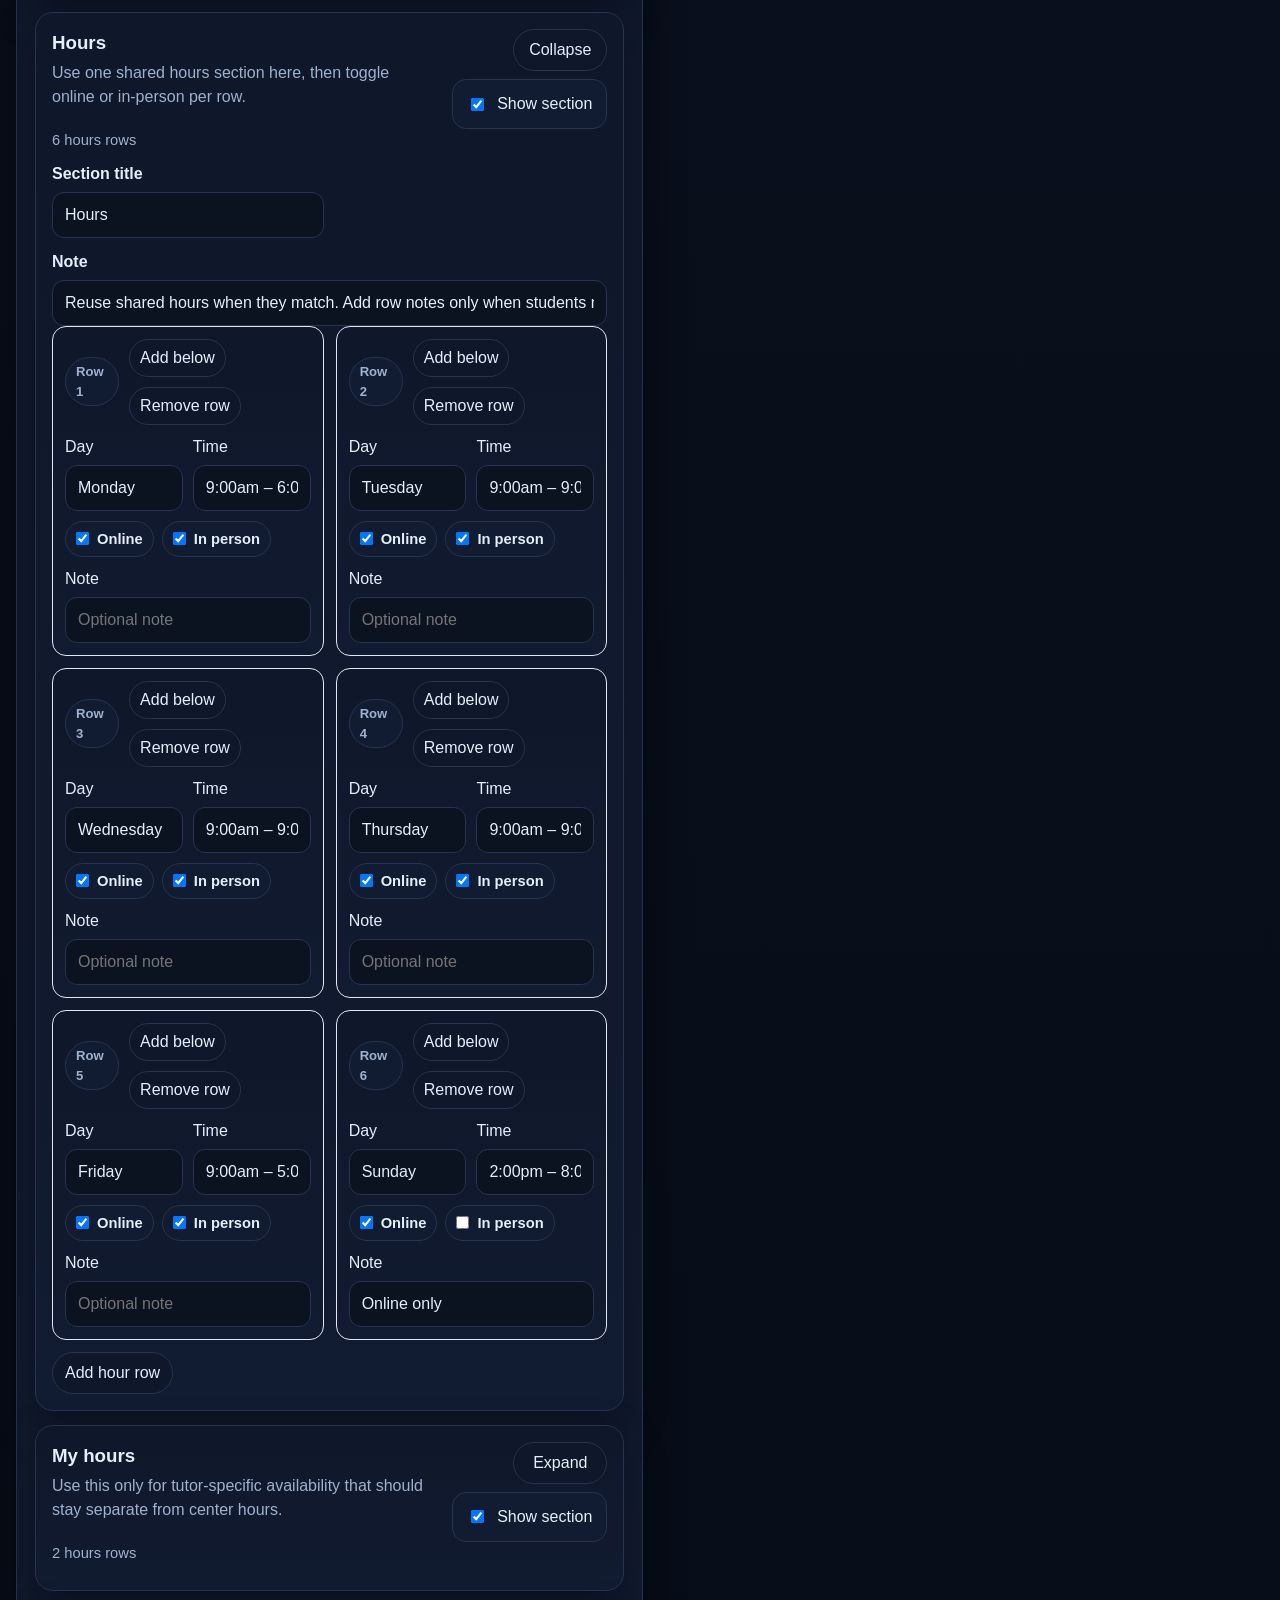
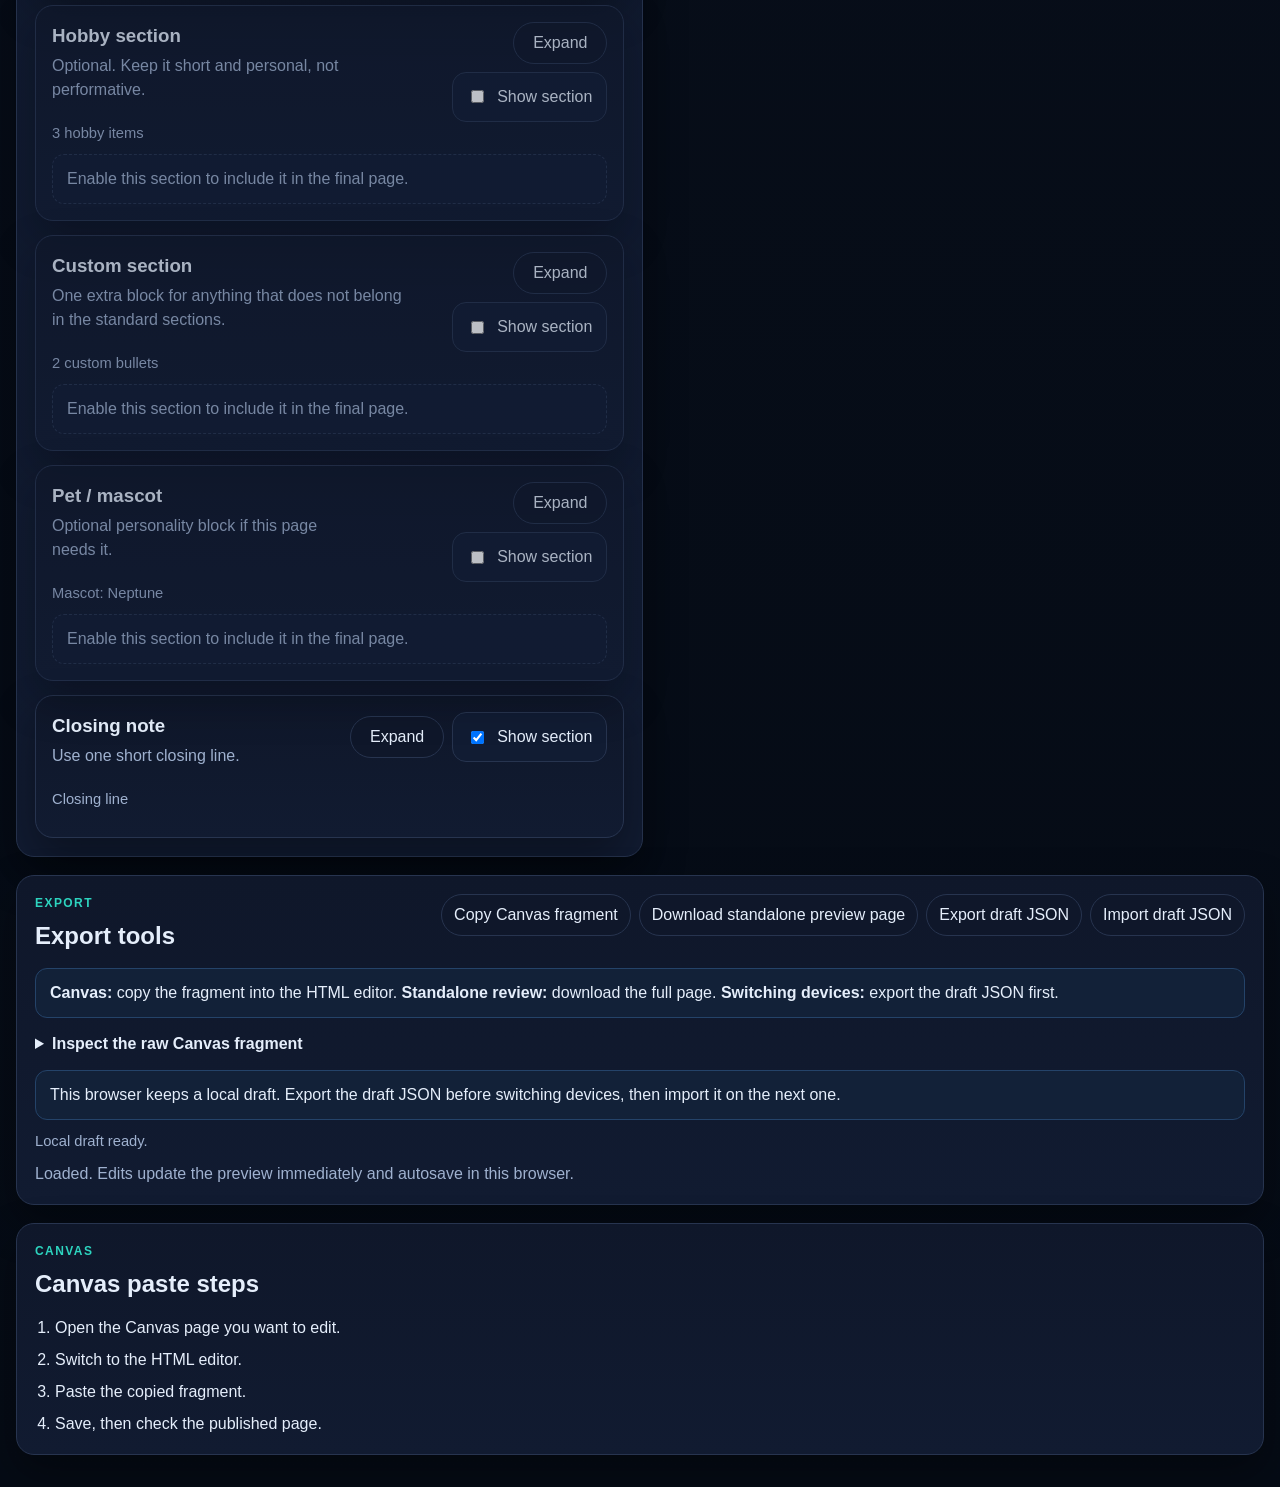
==== commit 5cd0447a: "Make generator images URL-only" ====
--- a/index.html
+++ b/index.html
@@ -5,7 +5,7 @@
   <meta name="viewport" content="width=device-width, initial-scale=1" />
   <title>Embedded Tutor Canvas Generator</title>
   <meta name="description" content="Generate a clean, accessible Canvas page for embedded tutors with editable defaults and copyable HTML." />
-  <link rel="stylesheet" href="./style.css?v=30" />
+  <link rel="stylesheet" href="./style.css?v=31" />
 </head>
 <body>
   <a class="skipLink" href="#app">Skip to content</a>
@@ -104,6 +104,6 @@
     <input type="file" accept="application/json,.json" data-import-state-input hidden />
   </main>
 
-  <script src="./app.js?v=30" defer></script>
+  <script src="./app.js?v=31" defer></script>
 </body>
 </html>
